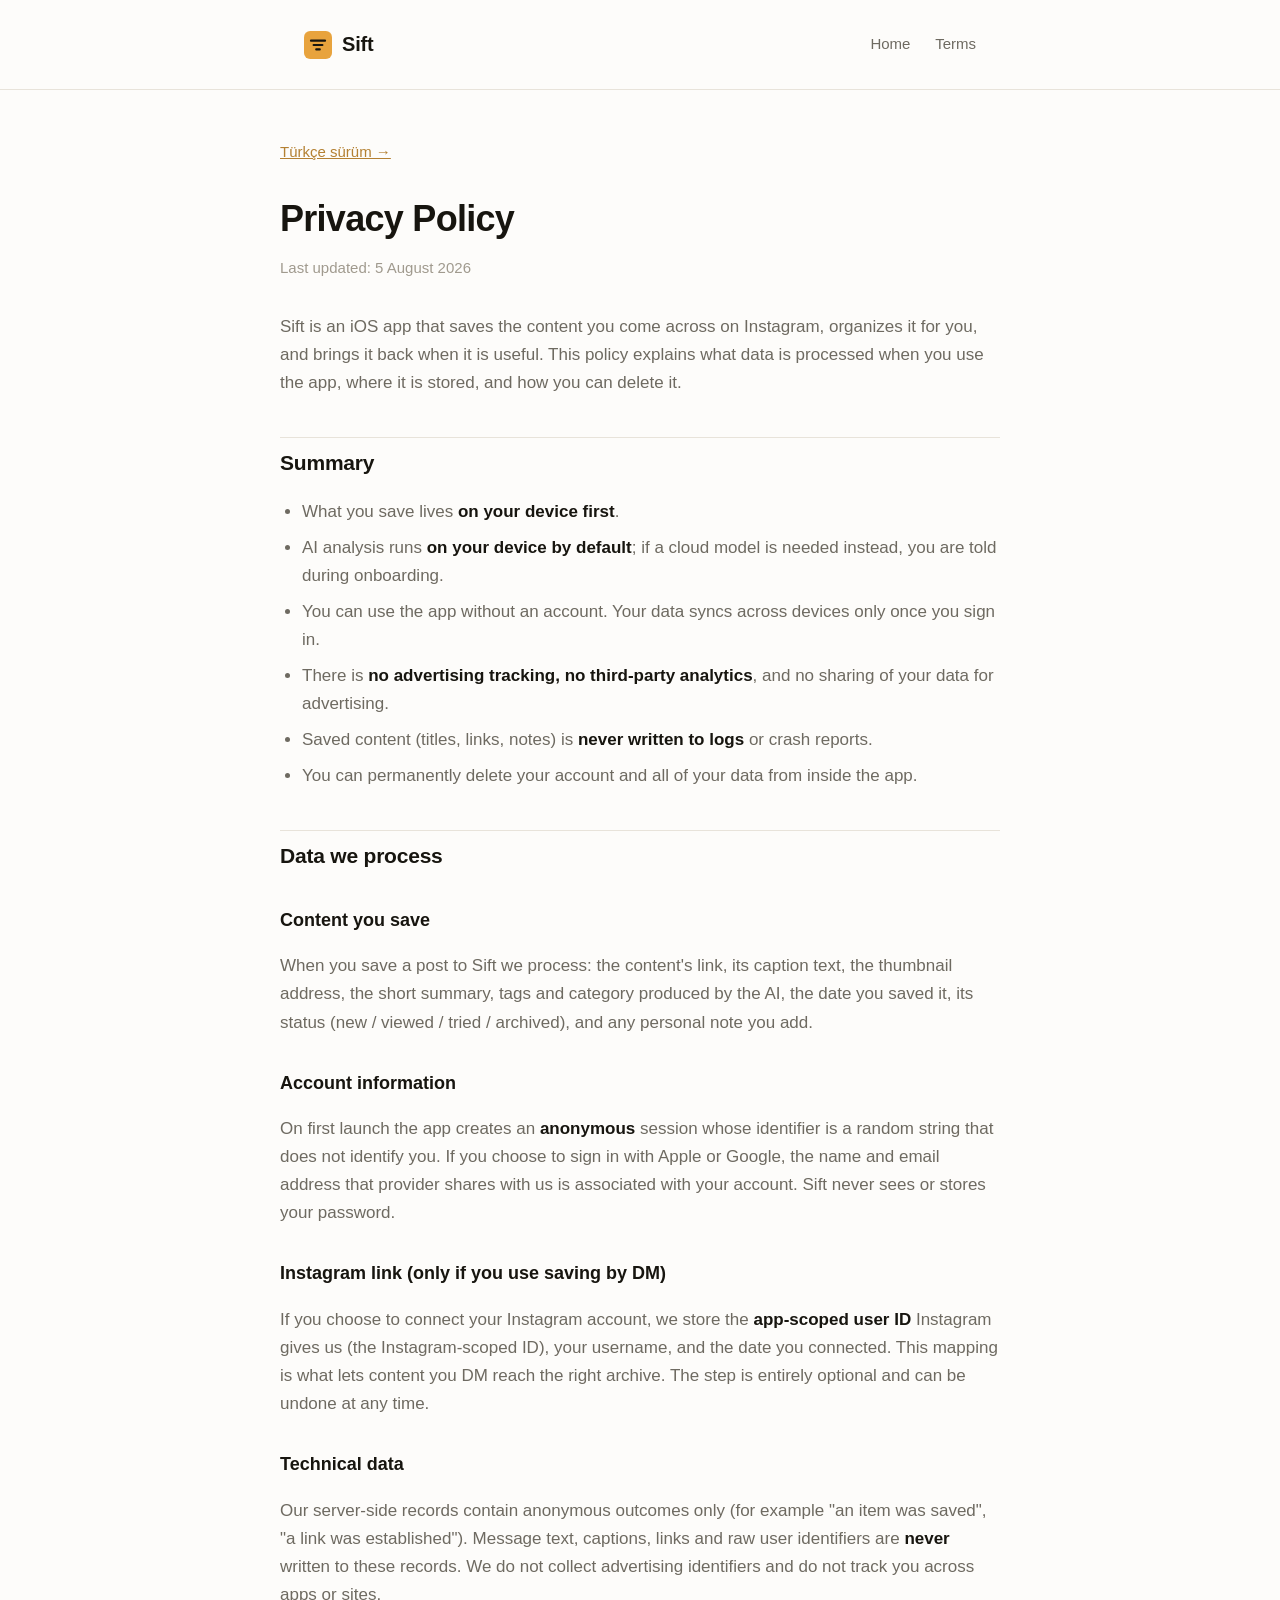
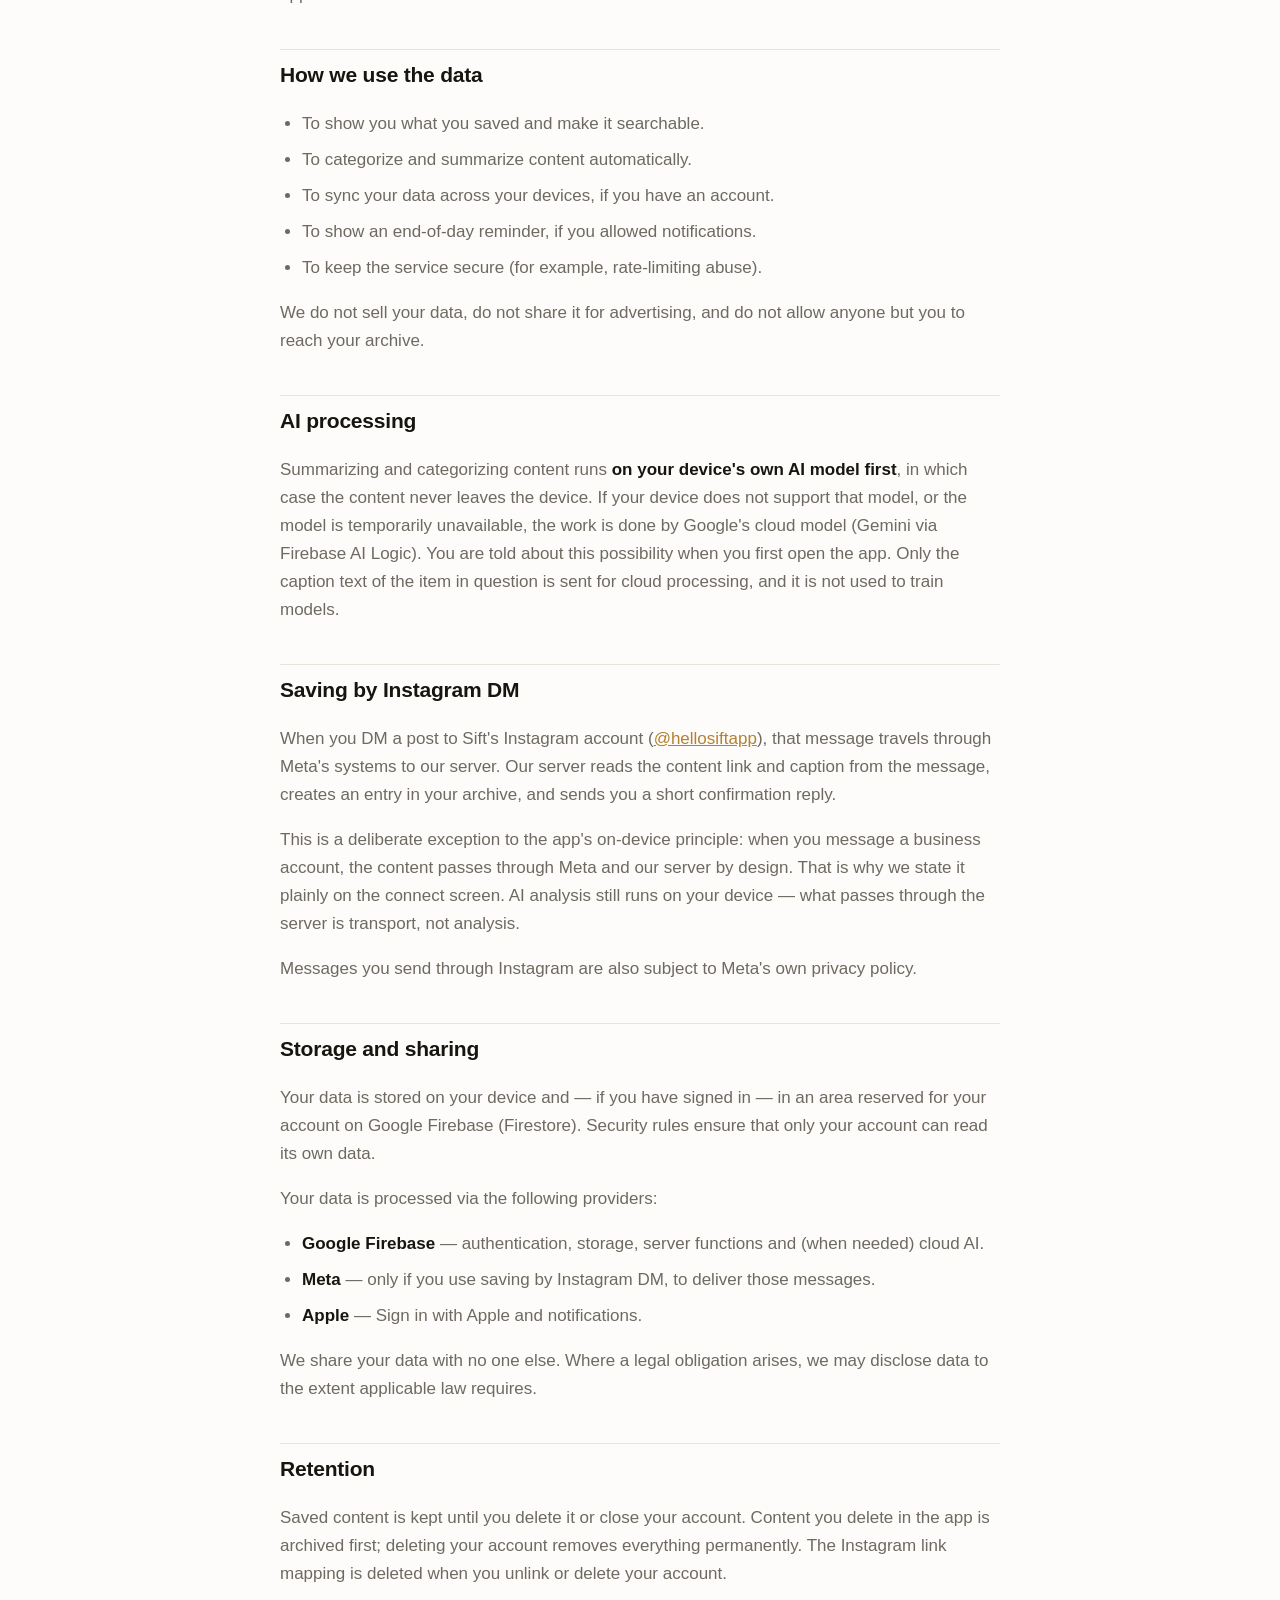
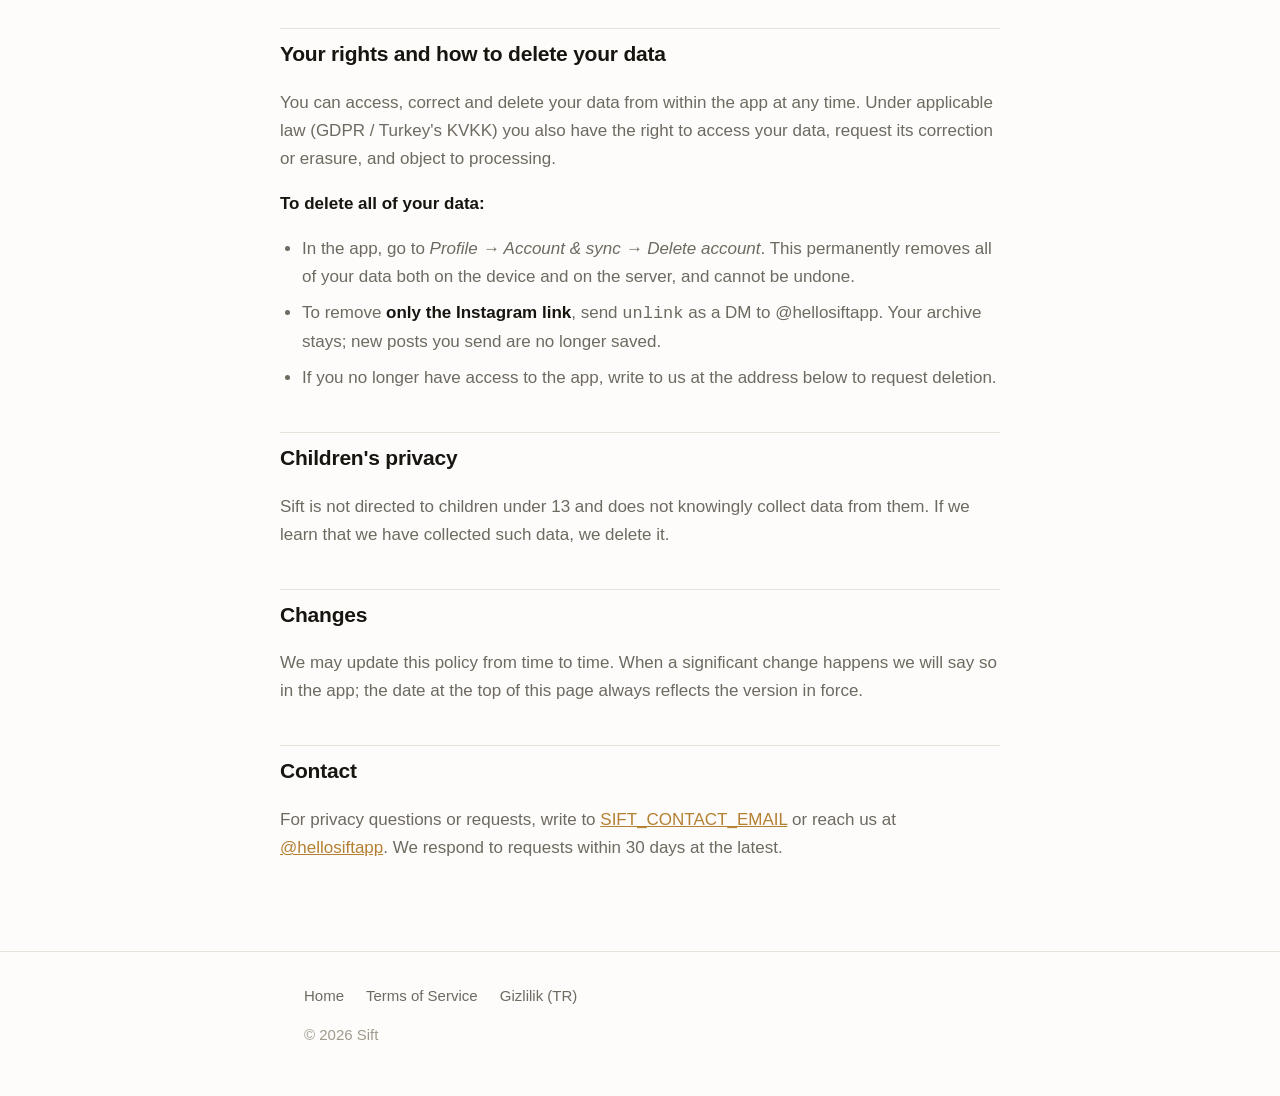
==== privacy.en.html @ 20af471c "feat: add Sift public site with privacy policy and terms Static landing page plus the legal document" ====
<!doctype html>
<html lang="en">
<head>
<meta charset="utf-8">
<meta name="viewport" content="width=device-width, initial-scale=1">
<title>Privacy Policy — Sift</title>
<meta name="description" content="How Sift handles your data: what is collected, where it is stored, and how to delete it.">
<link rel="icon" href="favicon.svg" type="image/svg+xml">
<link rel="stylesheet" href="style.css">
</head>
<body>

<header class="site">
  <div class="wrap">
    <a class="brand" href="./">
      <svg viewBox="0 0 64 64" aria-hidden="true">
        <rect width="64" height="64" rx="14" fill="#e8a33d"/>
        <path d="M16 22h32M22 32h20M28 42h8" stroke="#17150f" stroke-width="5"
              stroke-linecap="round" fill="none"/>
      </svg>
      Sift
    </a>
    <nav class="site">
      <a href="./">Home</a>
      <a href="terms.en.html">Terms</a>
    </nav>
  </div>
</header>

<main class="doc wrap">
  <span class="lang-switch"><a href="privacy.html">Türkçe sürüm →</a></span>

  <h1>Privacy Policy</h1>
  <p class="updated">Last updated: 5 August 2026</p>

  <p>
    Sift is an iOS app that saves the content you come across on Instagram,
    organizes it for you, and brings it back when it is useful. This policy
    explains what data is processed when you use the app, where it is stored,
    and how you can delete it.
  </p>

  <h2>Summary</h2>
  <ul>
    <li>What you save lives <strong>on your device first</strong>.</li>
    <li>AI analysis runs <strong>on your device by default</strong>; if a cloud
      model is needed instead, you are told during onboarding.</li>
    <li>You can use the app without an account. Your data syncs across devices
      only once you sign in.</li>
    <li>There is <strong>no advertising tracking, no third-party analytics</strong>,
      and no sharing of your data for advertising.</li>
    <li>Saved content (titles, links, notes) is <strong>never written to logs</strong>
      or crash reports.</li>
    <li>You can permanently delete your account and all of your data from
      inside the app.</li>
  </ul>

  <h2>Data we process</h2>

  <h3>Content you save</h3>
  <p>
    When you save a post to Sift we process: the content's link, its caption
    text, the thumbnail address, the short summary, tags and category produced
    by the AI, the date you saved it, its status (new / viewed / tried /
    archived), and any personal note you add.
  </p>

  <h3>Account information</h3>
  <p>
    On first launch the app creates an <strong>anonymous</strong> session whose
    identifier is a random string that does not identify you. If you choose to
    sign in with Apple or Google, the name and email address that provider
    shares with us is associated with your account. Sift never sees or stores
    your password.
  </p>

  <h3>Instagram link (only if you use saving by DM)</h3>
  <p>
    If you choose to connect your Instagram account, we store the
    <strong>app-scoped user ID</strong> Instagram gives us (the
    Instagram-scoped ID), your username, and the date you connected. This
    mapping is what lets content you DM reach the right archive. The step is
    entirely optional and can be undone at any time.
  </p>

  <h3>Technical data</h3>
  <p>
    Our server-side records contain anonymous outcomes only (for example
    "an item was saved", "a link was established"). Message text, captions,
    links and raw user identifiers are <strong>never</strong> written to these
    records. We do not collect advertising identifiers and do not track you
    across apps or sites.
  </p>

  <h2>How we use the data</h2>
  <ul>
    <li>To show you what you saved and make it searchable.</li>
    <li>To categorize and summarize content automatically.</li>
    <li>To sync your data across your devices, if you have an account.</li>
    <li>To show an end-of-day reminder, if you allowed notifications.</li>
    <li>To keep the service secure (for example, rate-limiting abuse).</li>
  </ul>
  <p>
    We do not sell your data, do not share it for advertising, and do not allow
    anyone but you to reach your archive.
  </p>

  <h2>AI processing</h2>
  <p>
    Summarizing and categorizing content runs <strong>on your device's own AI
    model first</strong>, in which case the content never leaves the device. If
    your device does not support that model, or the model is temporarily
    unavailable, the work is done by Google's cloud model (Gemini via Firebase
    AI Logic). You are told about this possibility when you first open the app.
    Only the caption text of the item in question is sent for cloud processing,
    and it is not used to train models.
  </p>

  <h2>Saving by Instagram DM</h2>
  <p>
    When you DM a post to Sift's Instagram account
    (<a href="https://www.instagram.com/hellosiftapp/">@hellosiftapp</a>), that
    message travels through Meta's systems to our server. Our server reads the
    content link and caption from the message, creates an entry in your
    archive, and sends you a short confirmation reply.
  </p>
  <p>
    This is a deliberate exception to the app's on-device principle: when you
    message a business account, the content passes through Meta and our server
    by design. That is why we state it plainly on the connect screen. AI
    analysis still runs on your device — what passes through the server is
    transport, not analysis.
  </p>
  <p>
    Messages you send through Instagram are also subject to Meta's own privacy
    policy.
  </p>

  <h2>Storage and sharing</h2>
  <p>
    Your data is stored on your device and — if you have signed in — in an area
    reserved for your account on Google Firebase (Firestore). Security rules
    ensure that only your account can read its own data.
  </p>
  <p>Your data is processed via the following providers:</p>
  <ul>
    <li><strong>Google Firebase</strong> — authentication, storage, server
      functions and (when needed) cloud AI.</li>
    <li><strong>Meta</strong> — only if you use saving by Instagram DM, to
      deliver those messages.</li>
    <li><strong>Apple</strong> — Sign in with Apple and notifications.</li>
  </ul>
  <p>
    We share your data with no one else. Where a legal obligation arises, we
    may disclose data to the extent applicable law requires.
  </p>

  <h2>Retention</h2>
  <p>
    Saved content is kept until you delete it or close your account. Content
    you delete in the app is archived first; deleting your account removes
    everything permanently. The Instagram link mapping is deleted when you
    unlink or delete your account.
  </p>

  <h2>Your rights and how to delete your data</h2>
  <p>
    You can access, correct and delete your data from within the app at any
    time. Under applicable law (GDPR / Turkey's KVKK) you also have the right
    to access your data, request its correction or erasure, and object to
    processing.
  </p>
  <p><strong>To delete all of your data:</strong></p>
  <ul>
    <li>In the app, go to <em>Profile → Account &amp; sync → Delete account</em>.
      This permanently removes all of your data both on the device and on the
      server, and cannot be undone.</li>
    <li>To remove <strong>only the Instagram link</strong>, send
      <code>unlink</code> as a DM to @hellosiftapp. Your archive stays; new
      posts you send are no longer saved.</li>
    <li>If you no longer have access to the app, write to us at the address
      below to request deletion.</li>
  </ul>

  <h2>Children's privacy</h2>
  <p>
    Sift is not directed to children under 13 and does not knowingly collect
    data from them. If we learn that we have collected such data, we delete it.
  </p>

  <h2>Changes</h2>
  <p>
    We may update this policy from time to time. When a significant change
    happens we will say so in the app; the date at the top of this page always
    reflects the version in force.
  </p>

  <h2>Contact</h2>
  <p>
    For privacy questions or requests, write to
    <a href="mailto:SIFT_CONTACT_EMAIL">SIFT_CONTACT_EMAIL</a> or reach us at
    <a href="https://www.instagram.com/hellosiftapp/">@hellosiftapp</a>. We
    respond to requests within 30 days at the latest.
  </p>
</main>

<footer class="site">
  <div class="wrap">
    <a href="./">Home</a>
    <a href="terms.en.html">Terms of Service</a>
    <a href="privacy.html">Gizlilik (TR)</a>
    <div class="copyright">© 2026 Sift</div>
  </div>
</footer>

</body>
</html>
---- style.css ----
/* Sift — shared styles. Palette mirrors the app's design tokens
   (SiftKit/Sources/SiftDesignSystem/Resources/Colors.xcassets). */

:root {
  --accent: #e8a33d;
  --canvas: #fdfcfa;
  --surface: #ffffff;
  --text-primary: #17150f;
  --text-secondary: #6e6a61;
  --text-tertiary: #a09a8e;
  --separator: #e8e3da;
  --radius: 16px;
  --max-width: 720px;
}

@media (prefers-color-scheme: dark) {
  :root {
    --accent: #ffc15e;
    --canvas: #0e0d0b;
    --surface: #1a1815;
    --text-primary: #f7f5f1;
    --text-secondary: #a8a29a;
    --text-tertiary: #736e66;
    --separator: #2c2924;
  }
}

*,
*::before,
*::after {
  box-sizing: border-box;
}

html {
  -webkit-text-size-adjust: 100%;
}

body {
  margin: 0;
  padding: 0;
  background: var(--canvas);
  color: var(--text-primary);
  font-family: -apple-system, BlinkMacSystemFont, "Segoe UI", Roboto,
    "Helvetica Neue", Arial, sans-serif;
  font-size: 17px;
  line-height: 1.65;
  -webkit-font-smoothing: antialiased;
}

.wrap {
  max-width: var(--max-width);
  margin: 0 auto;
  padding: 0 24px;
}

/* Header */

header.site {
  padding: 28px 0;
  border-bottom: 1px solid var(--separator);
}

header.site .wrap {
  display: flex;
  align-items: center;
  justify-content: space-between;
  gap: 16px;
  flex-wrap: wrap;
}

.brand {
  display: inline-flex;
  align-items: center;
  gap: 10px;
  font-weight: 700;
  font-size: 20px;
  color: var(--text-primary);
  text-decoration: none;
  letter-spacing: -0.01em;
}

.brand svg {
  width: 28px;
  height: 28px;
  flex: 0 0 auto;
}

nav.site a {
  color: var(--text-secondary);
  text-decoration: none;
  font-size: 15px;
  margin-left: 20px;
}

nav.site a:hover {
  color: var(--text-primary);
}

/* Hero */

.hero {
  padding: 72px 0 56px;
  text-align: center;
}

.hero h1 {
  font-size: clamp(32px, 6vw, 46px);
  line-height: 1.15;
  letter-spacing: -0.02em;
  margin: 0 0 18px;
}

.hero p.lede {
  font-size: clamp(18px, 2.6vw, 21px);
  color: var(--text-secondary);
  margin: 0 auto 28px;
  max-width: 34em;
}

.badge {
  display: inline-block;
  padding: 6px 14px;
  border-radius: 999px;
  background: color-mix(in srgb, var(--accent) 18%, transparent);
  color: var(--text-primary);
  font-size: 14px;
  font-weight: 600;
  margin-bottom: 24px;
}

/* Cards / features */

section {
  padding: 40px 0;
}

h2 {
  font-size: 24px;
  letter-spacing: -0.01em;
  margin: 0 0 20px;
}

h3 {
  font-size: 18px;
  margin: 32px 0 8px;
}

.features {
  display: grid;
  gap: 16px;
  grid-template-columns: repeat(auto-fit, minmax(260px, 1fr));
  list-style: none;
  padding: 0;
  margin: 0;
}

.features li {
  background: var(--surface);
  border: 1px solid var(--separator);
  border-radius: var(--radius);
  padding: 20px 22px;
}

.features strong {
  display: block;
  margin-bottom: 6px;
  font-size: 17px;
}

.features span {
  color: var(--text-secondary);
  font-size: 15px;
}

.note {
  background: var(--surface);
  border: 1px solid var(--separator);
  border-radius: var(--radius);
  padding: 20px 22px;
  color: var(--text-secondary);
  font-size: 15px;
}

/* Legal documents */

.doc {
  padding: 48px 0 16px;
}

.doc h1 {
  font-size: clamp(28px, 5vw, 36px);
  letter-spacing: -0.02em;
  margin: 0 0 8px;
}

.doc .updated {
  color: var(--text-tertiary);
  font-size: 15px;
  margin: 0 0 32px;
}

.doc h2 {
  font-size: 21px;
  margin: 40px 0 12px;
  padding-top: 8px;
  border-top: 1px solid var(--separator);
}

.doc p,
.doc li {
  color: var(--text-secondary);
}

.doc strong {
  color: var(--text-primary);
}

.doc ul {
  padding-left: 22px;
}

.doc li {
  margin-bottom: 8px;
}

.lang-switch {
  display: inline-block;
  margin-bottom: 24px;
  font-size: 15px;
  color: var(--text-secondary);
}

a {
  color: color-mix(in srgb, var(--accent) 75%, var(--text-primary));
}

/* Footer */

footer.site {
  border-top: 1px solid var(--separator);
  margin-top: 56px;
  padding: 32px 0 48px;
  color: var(--text-tertiary);
  font-size: 15px;
}

footer.site a {
  color: var(--text-secondary);
  text-decoration: none;
  margin-right: 18px;
}

footer.site a:hover {
  color: var(--text-primary);
}

footer.site .copyright {
  margin-top: 14px;
}
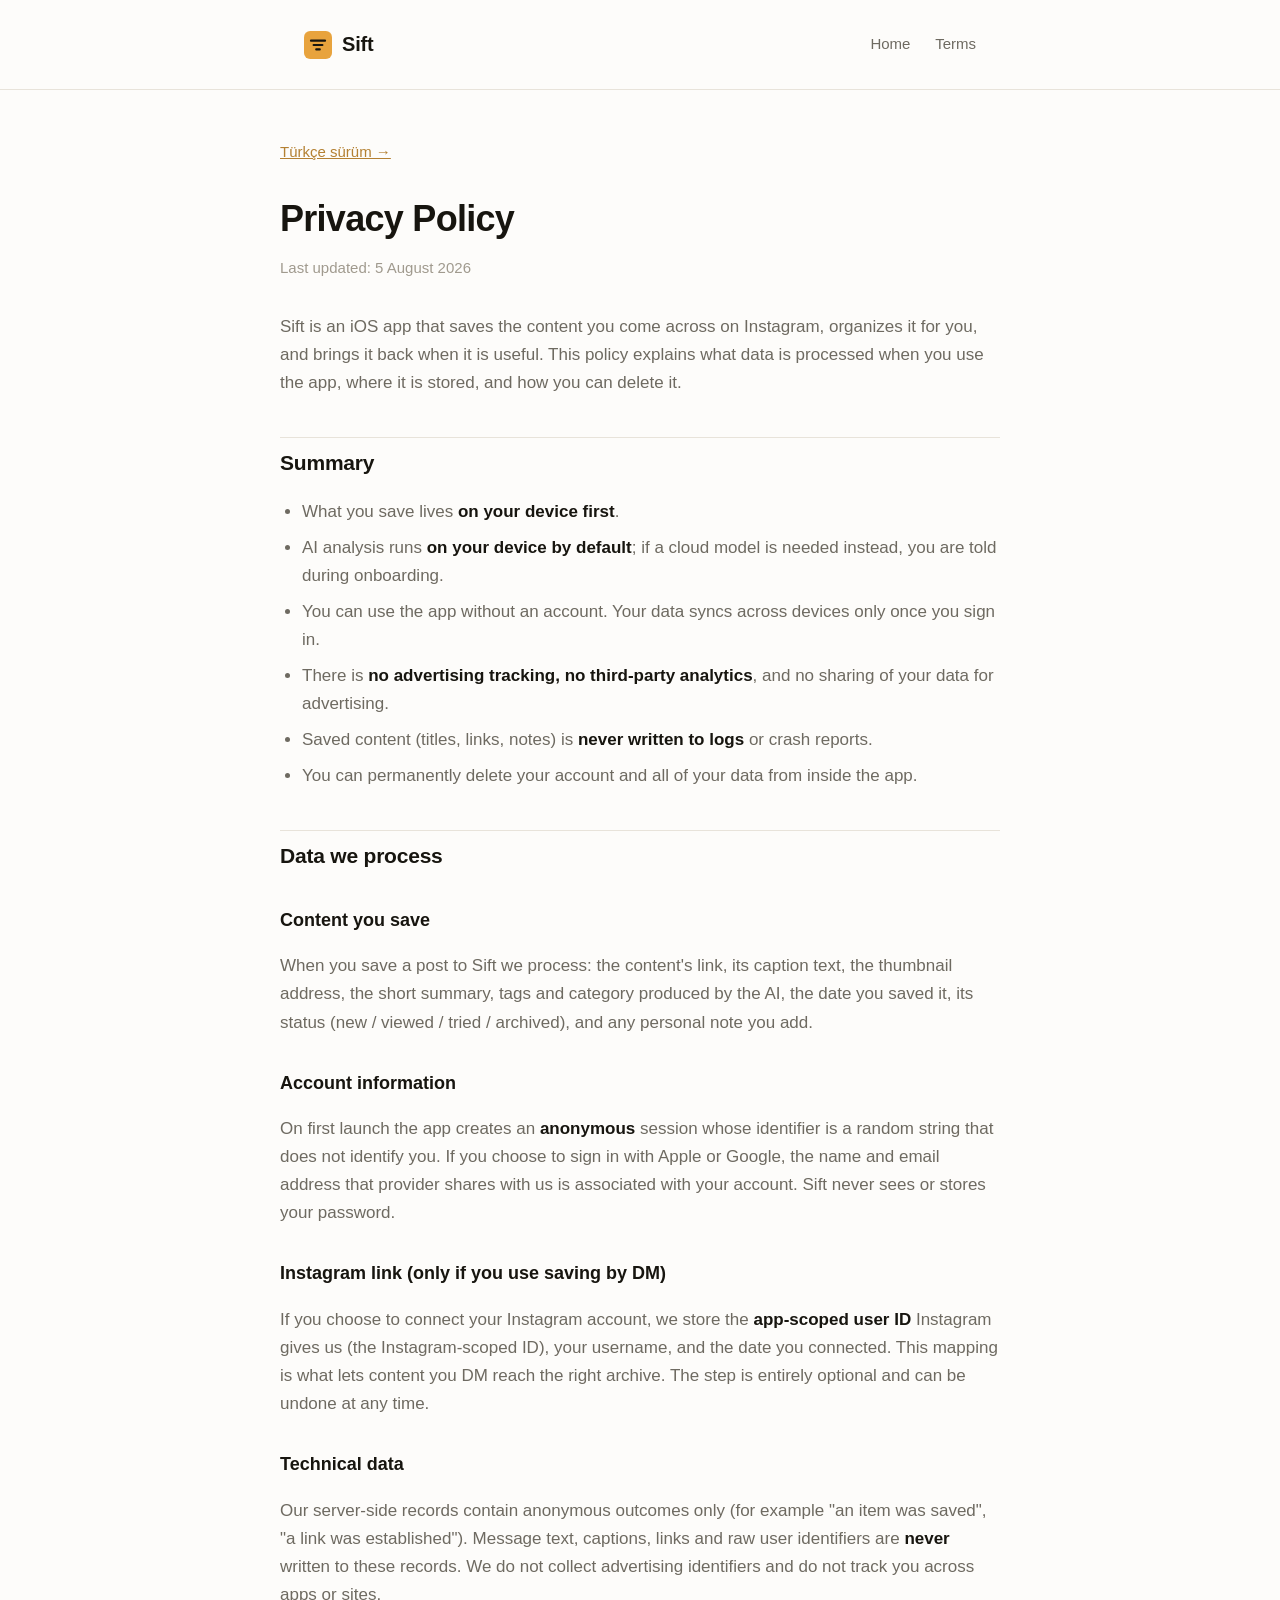
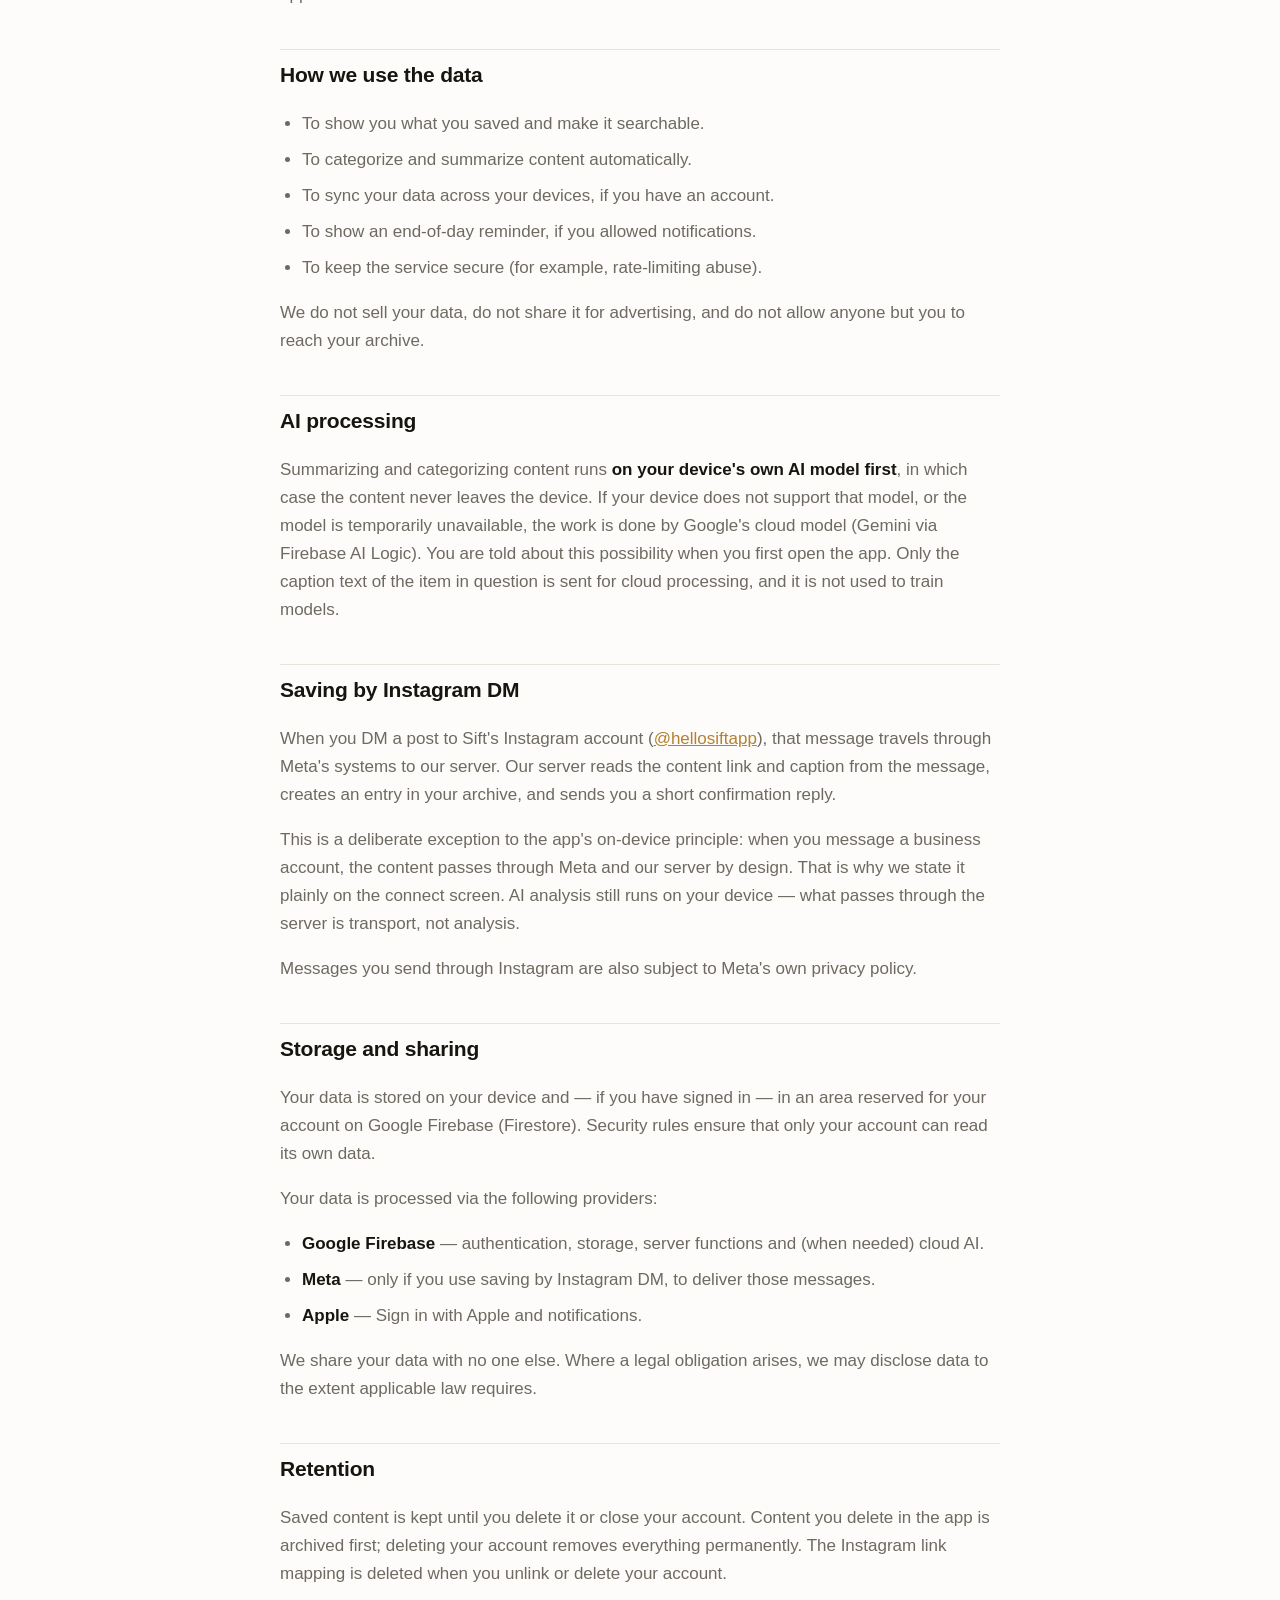
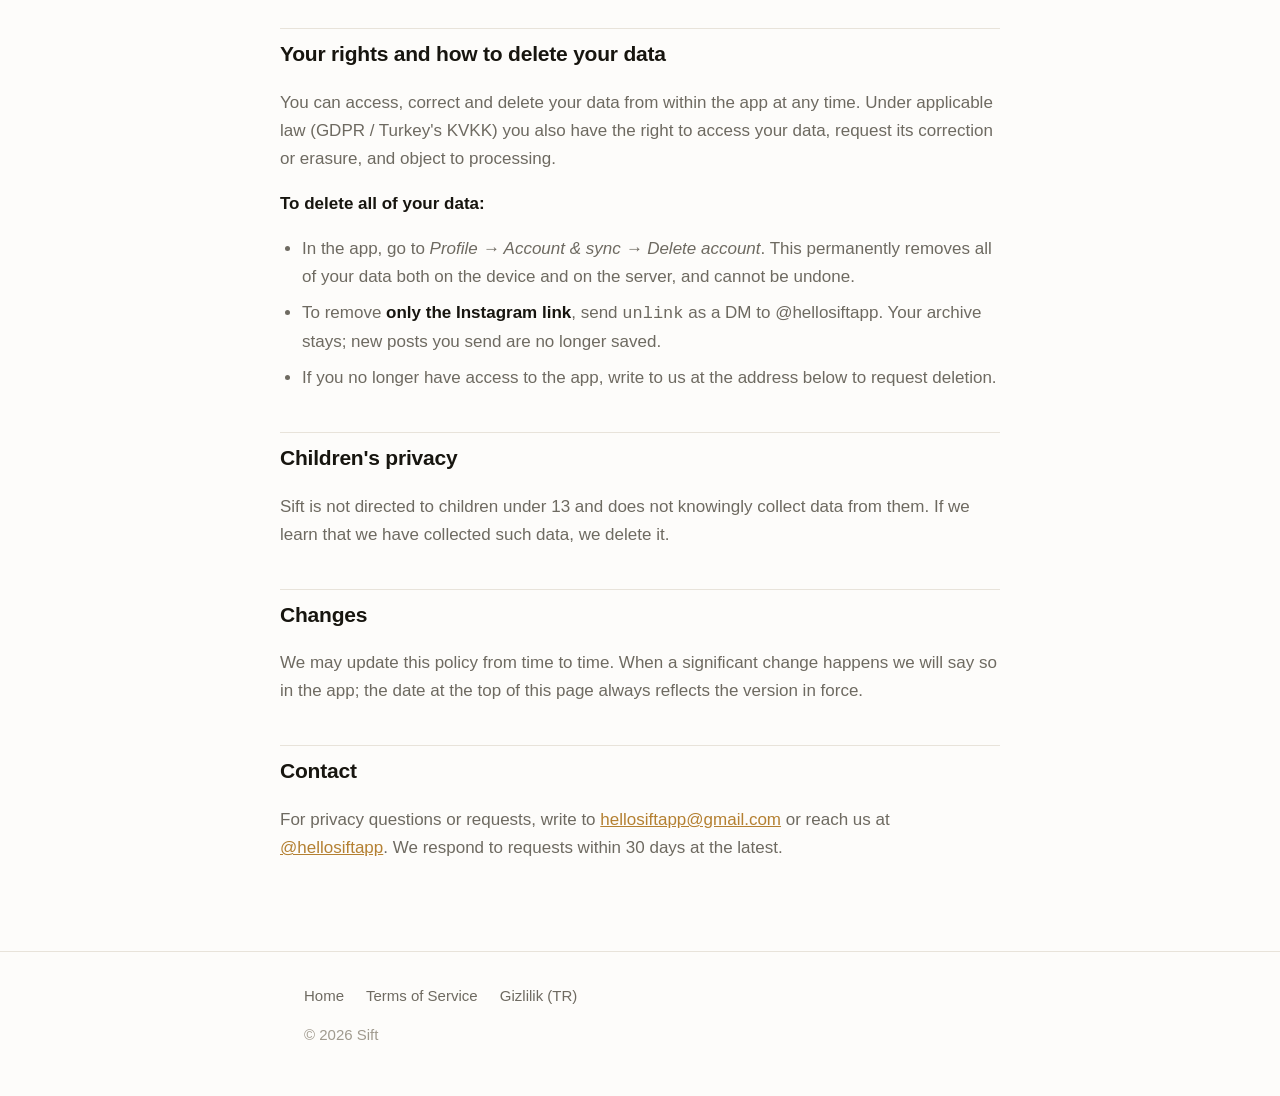
==== commit 5bf7d792: "chore: set the published contact address hellosiftapp@gmail.com replaces the placeholder across both" ====
--- a/privacy.en.html
+++ b/privacy.en.html
@@ -198,7 +198,7 @@
   <h2>Contact</h2>
   <p>
     For privacy questions or requests, write to
-    <a href="mailto:SIFT_CONTACT_EMAIL">SIFT_CONTACT_EMAIL</a> or reach us at
+    <a href="mailto:hellosiftapp@gmail.com">hellosiftapp@gmail.com</a> or reach us at
     <a href="https://www.instagram.com/hellosiftapp/">@hellosiftapp</a>. We
     respond to requests within 30 days at the latest.
   </p>
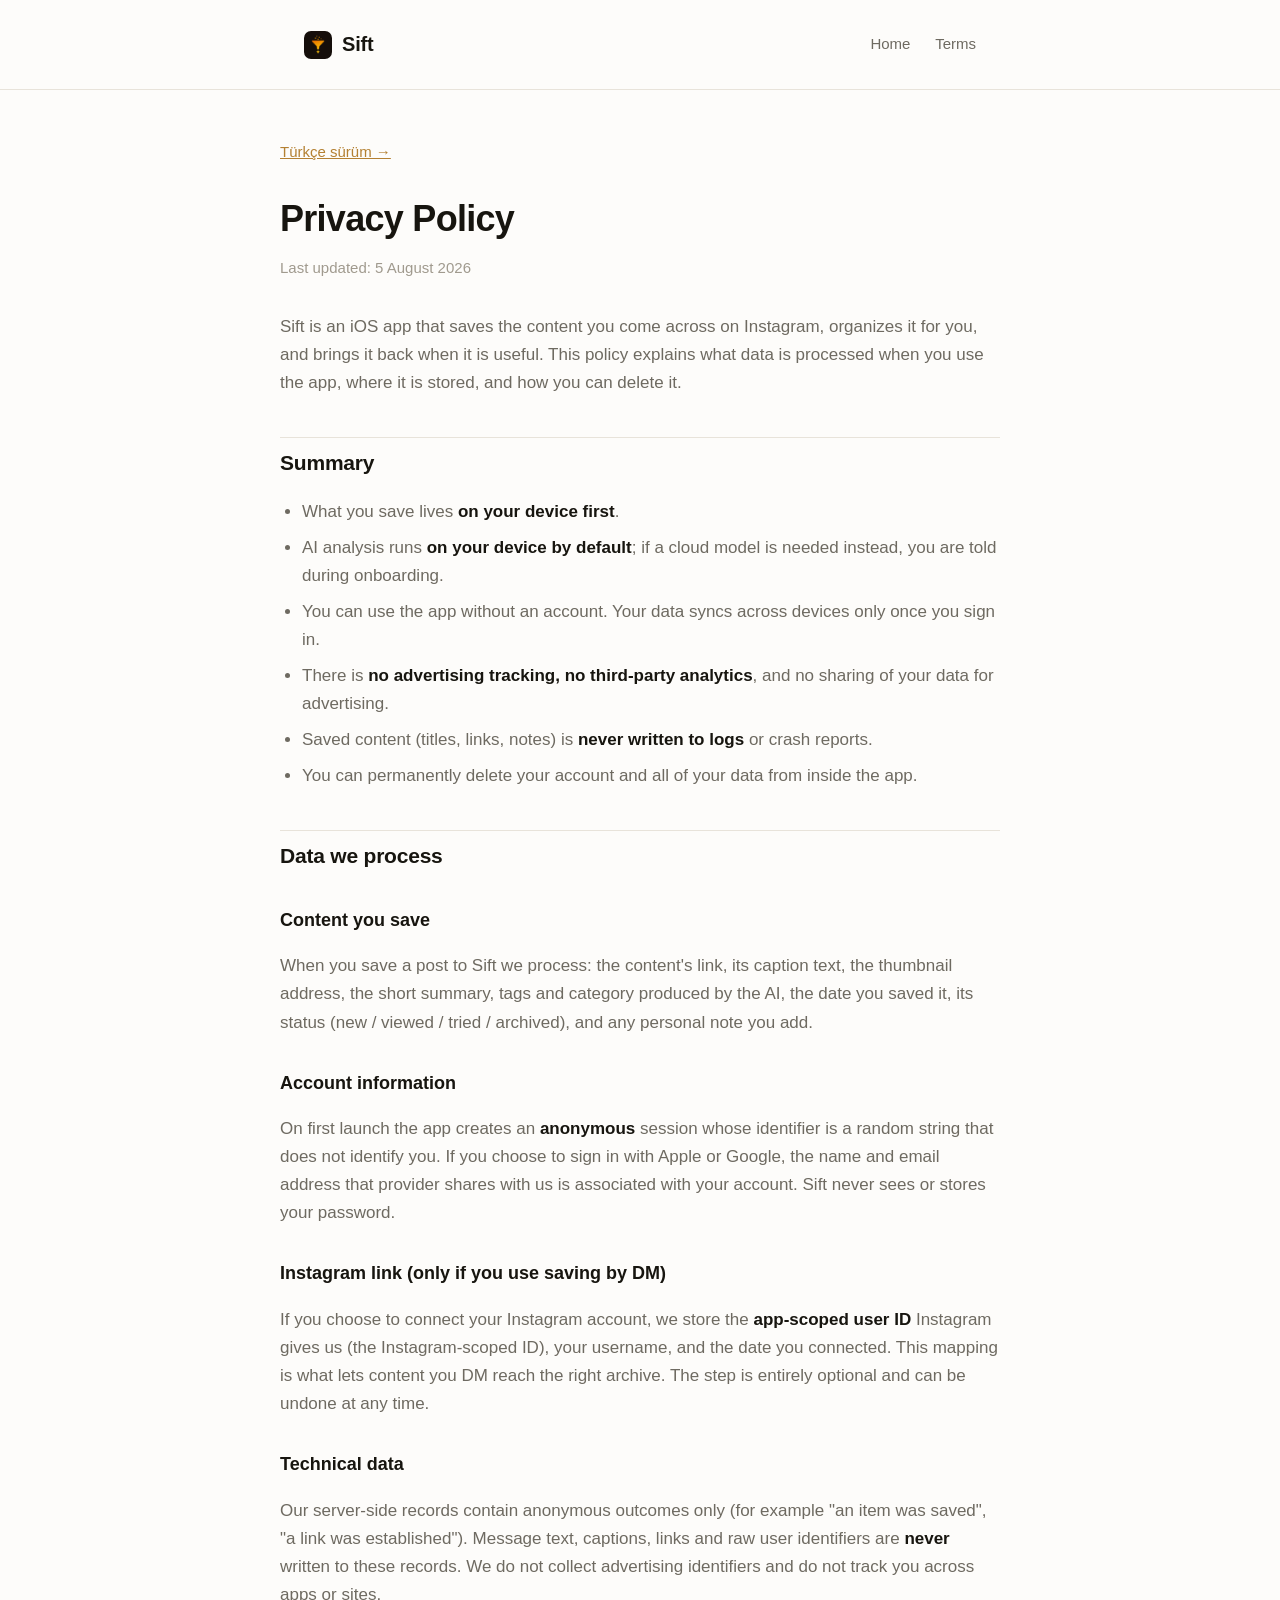
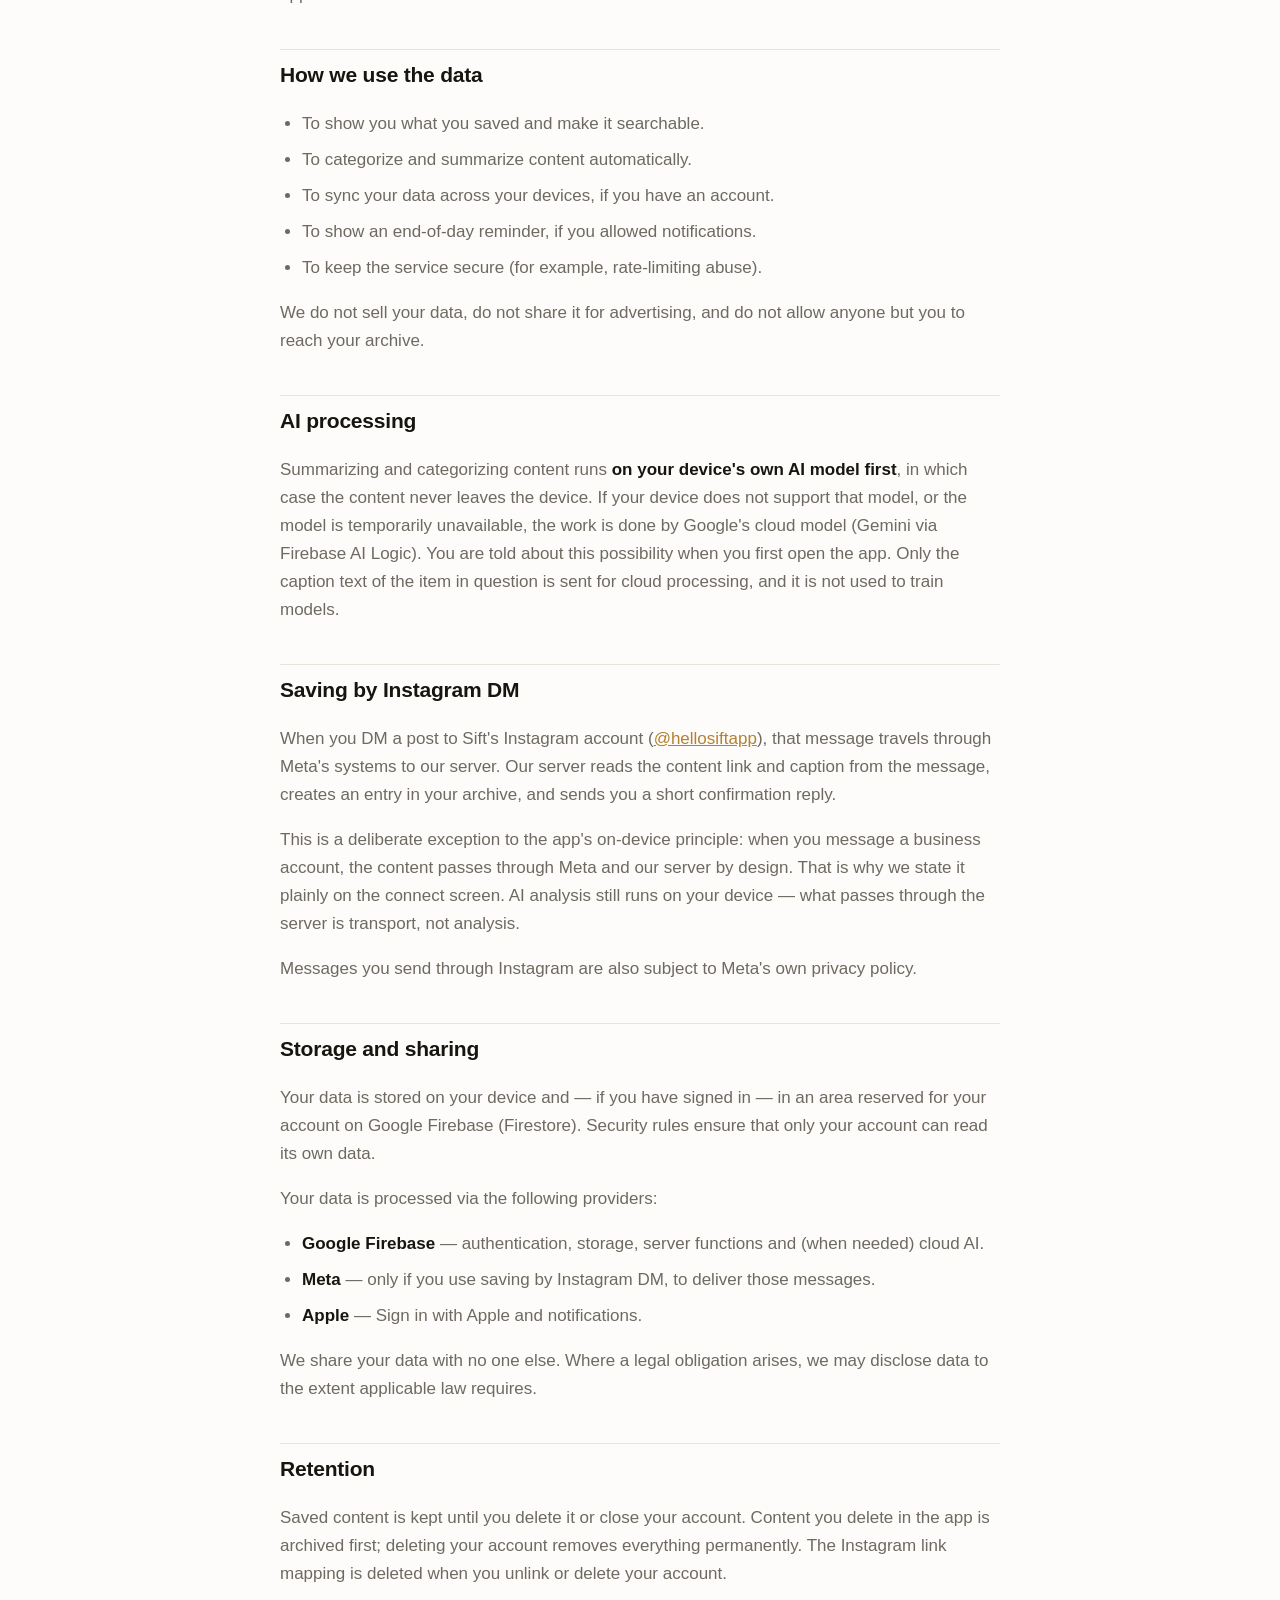
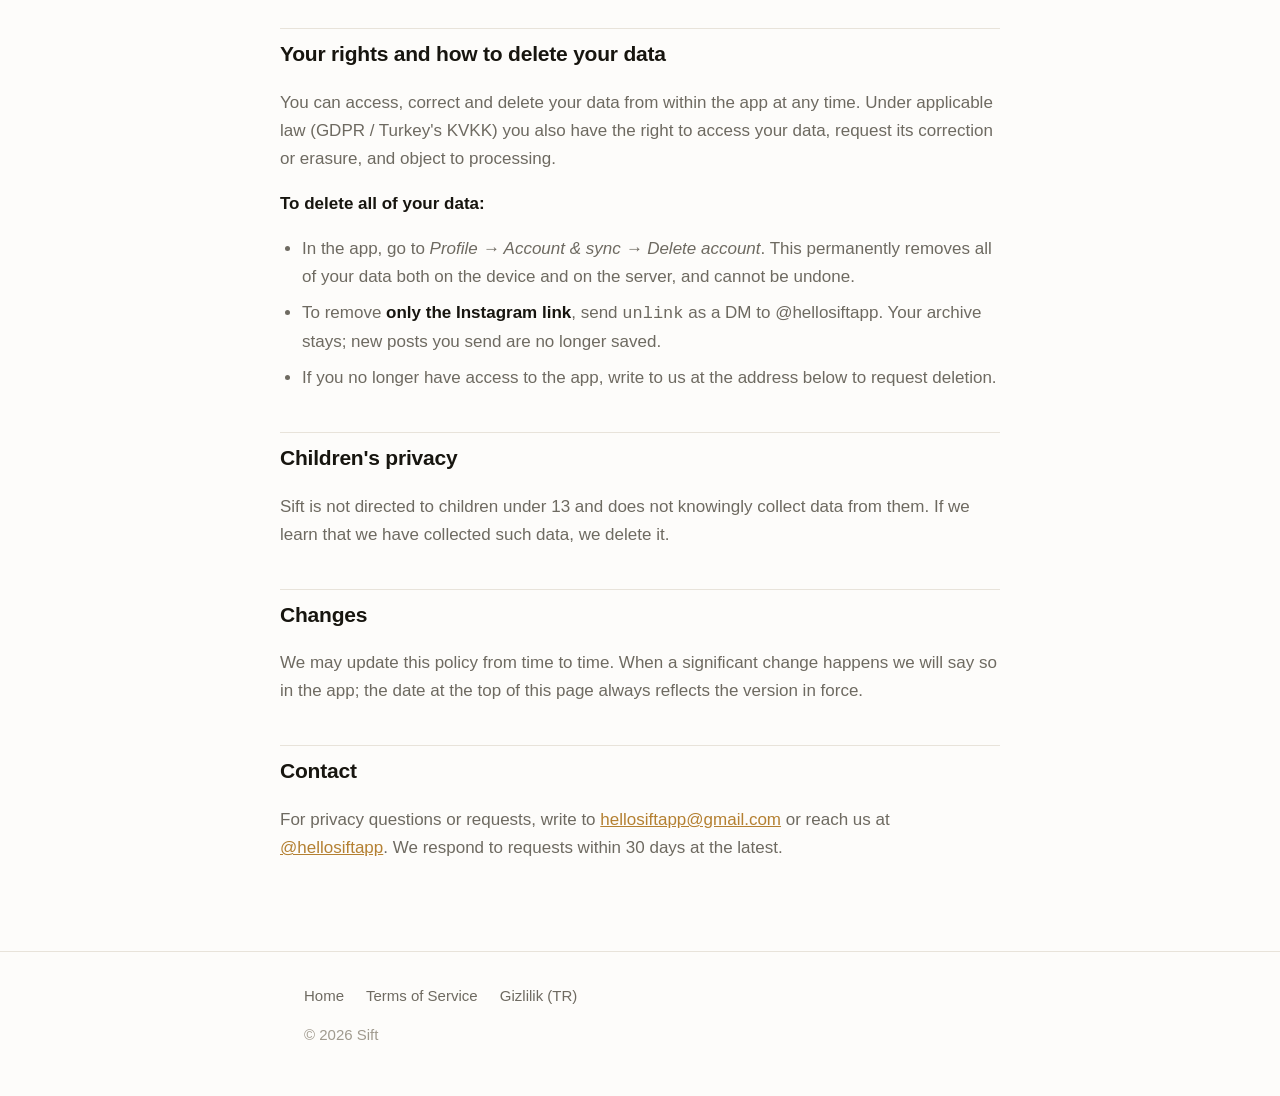
==== commit a03a3857: "feat: use the real app icon across the site Replaces the placeholder mark with the funnel icon: web-" ====
--- a/privacy.en.html
+++ b/privacy.en.html
@@ -5,7 +5,8 @@
 <meta name="viewport" content="width=device-width, initial-scale=1">
 <title>Privacy Policy — Sift</title>
 <meta name="description" content="How Sift handles your data: what is collected, where it is stored, and how to delete it.">
-<link rel="icon" href="favicon.svg" type="image/svg+xml">
+<link rel="icon" href="icon-64.png" type="image/png">
+<link rel="apple-touch-icon" href="icon-180.png">
 <link rel="stylesheet" href="style.css">
 </head>
 <body>
@@ -13,11 +14,7 @@
 <header class="site">
   <div class="wrap">
     <a class="brand" href="./">
-      <svg viewBox="0 0 64 64" aria-hidden="true">
-        <rect width="64" height="64" rx="14" fill="#e8a33d"/>
-        <path d="M16 22h32M22 32h20M28 42h8" stroke="#17150f" stroke-width="5"
-              stroke-linecap="round" fill="none"/>
-      </svg>
+      <img src="icon-64.png" alt="" width="28" height="28">
       Sift
     </a>
     <nav class="site">
--- a/style.css
+++ b/style.css
@@ -79,10 +79,11 @@
   letter-spacing: -0.01em;
 }
 
-.brand svg {
+.brand img {
   width: 28px;
   height: 28px;
   flex: 0 0 auto;
+  border-radius: 7px;
 }
 
 nav.site a {
@@ -101,6 +102,22 @@
 .hero {
   padding: 72px 0 56px;
   text-align: center;
+}
+
+.hero-icon {
+  width: 112px;
+  height: 112px;
+  border-radius: 25px;
+  margin-bottom: 26px;
+  /* The icon carries its own dark background, so it needs separation from a
+     light canvas but not from a dark one. */
+  box-shadow: 0 8px 28px rgb(0 0 0 / 14%);
+}
+
+@media (prefers-color-scheme: dark) {
+  .hero-icon {
+    box-shadow: none;
+  }
 }
 
 .hero h1 {
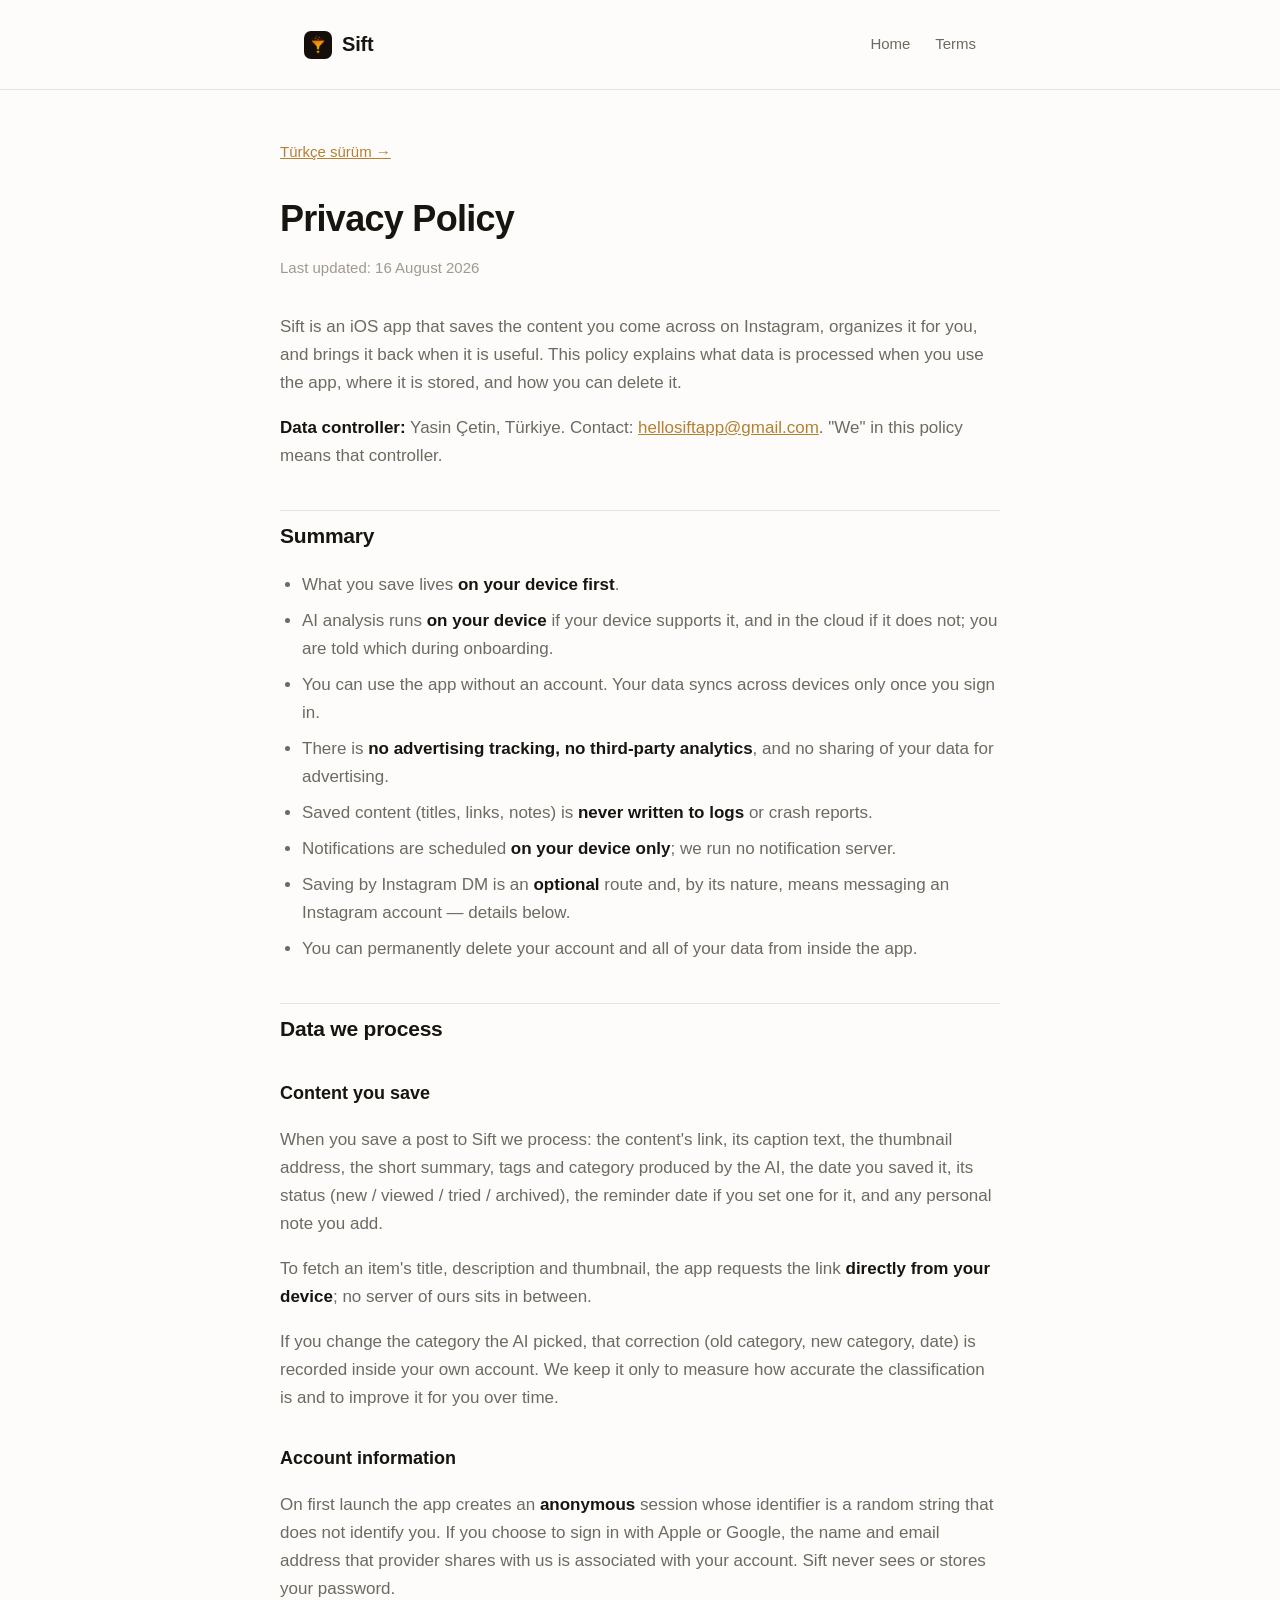
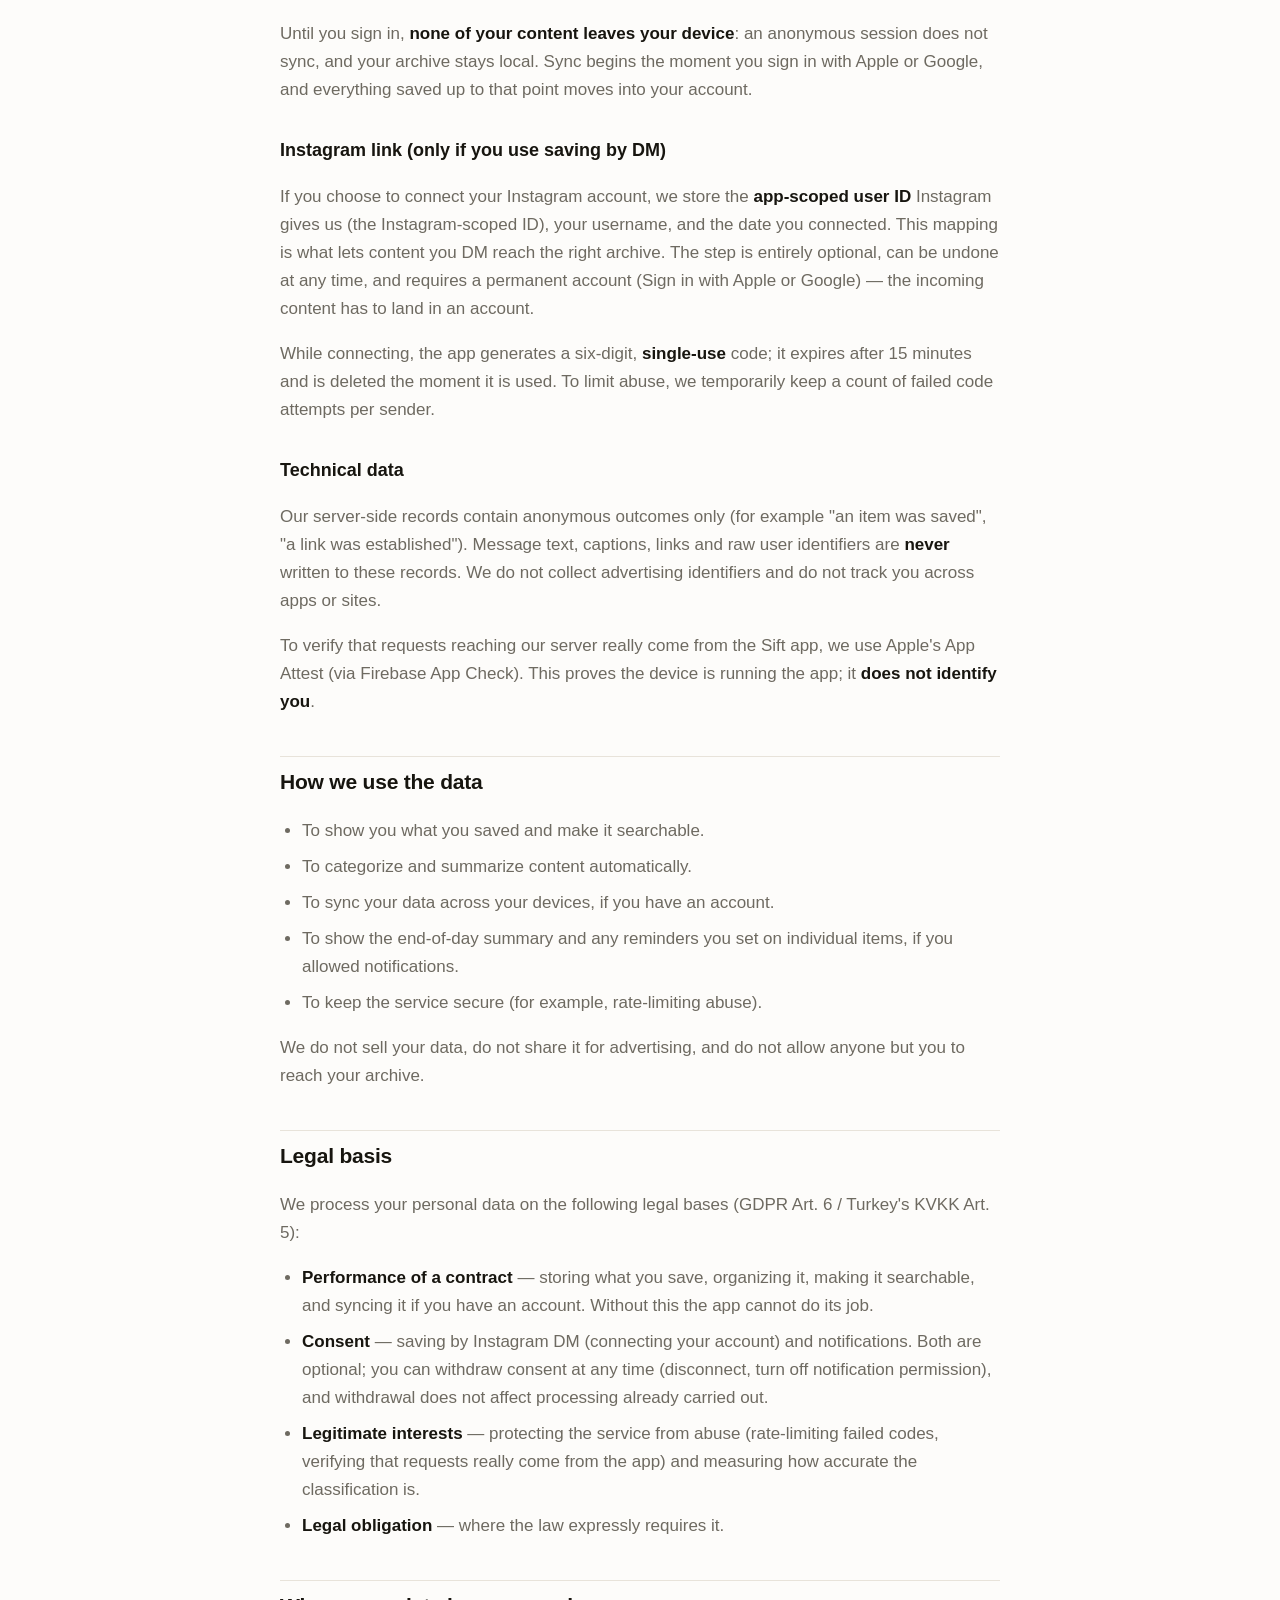
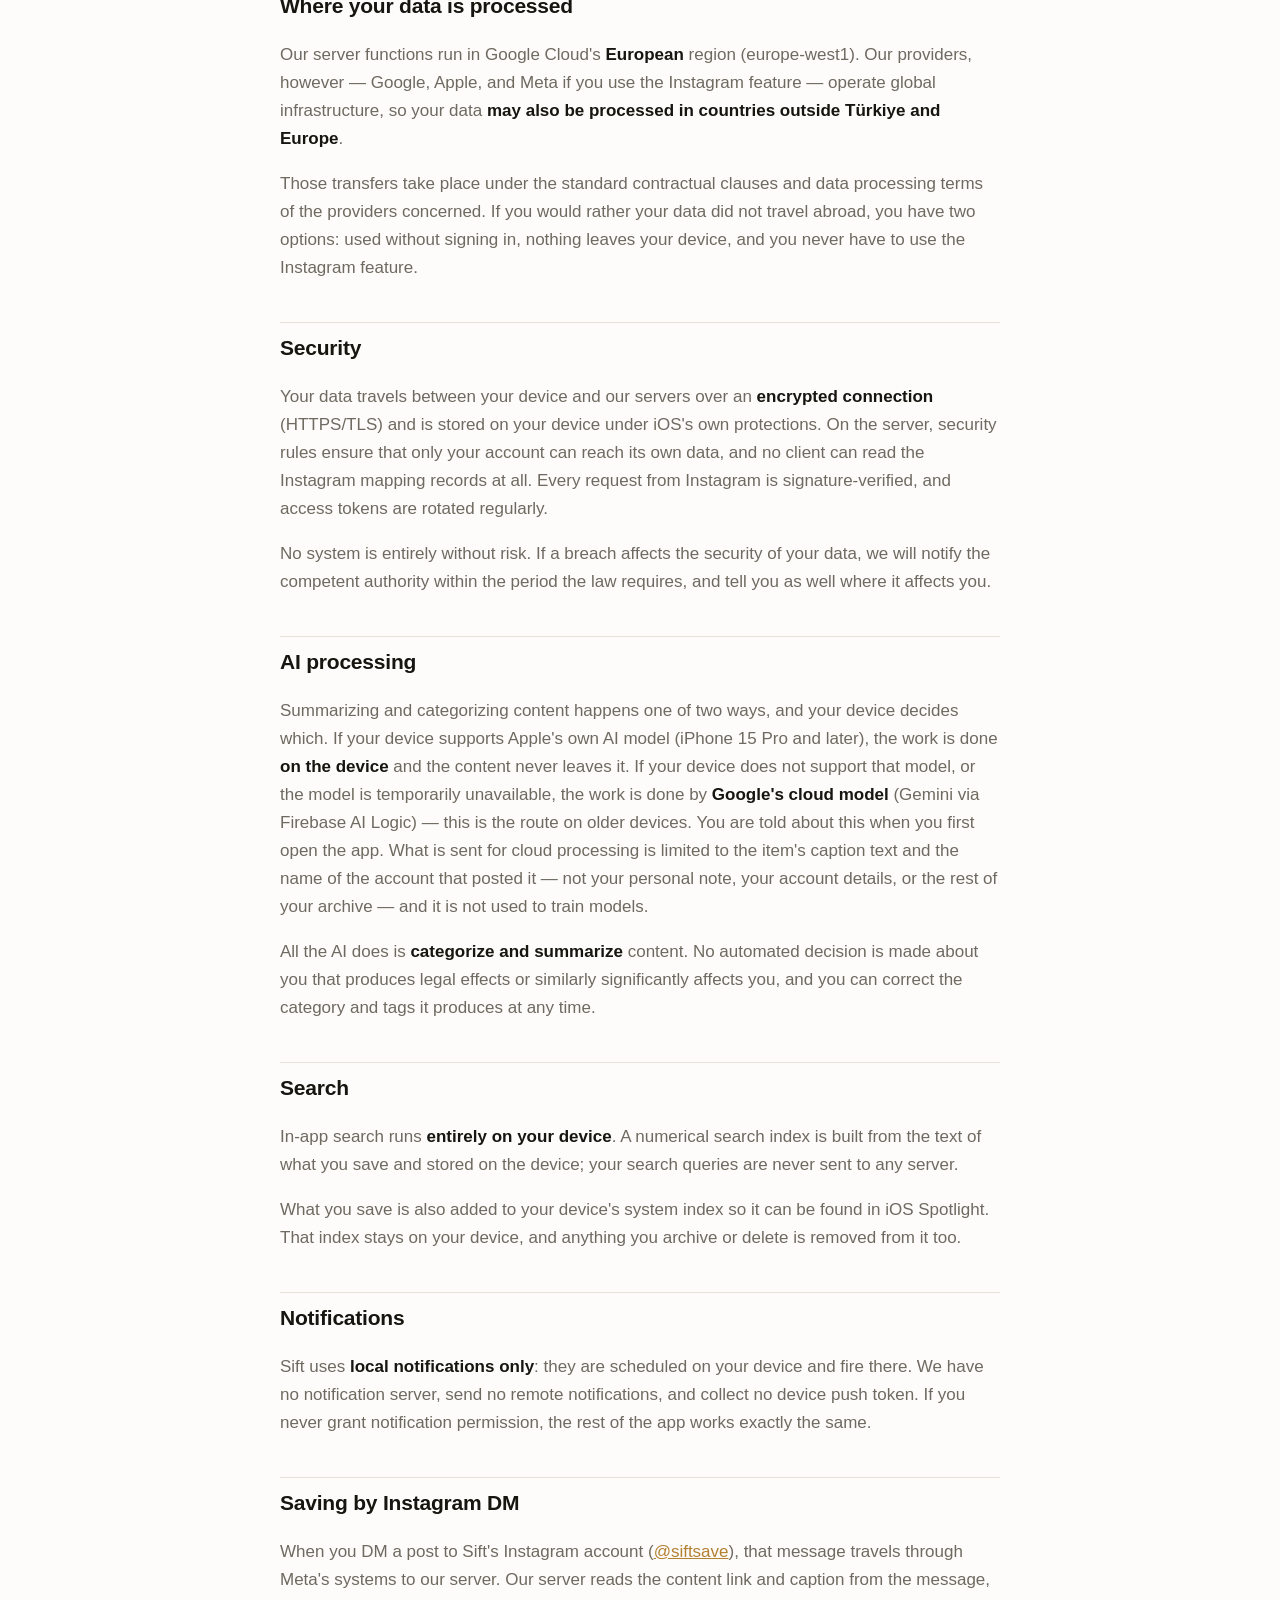
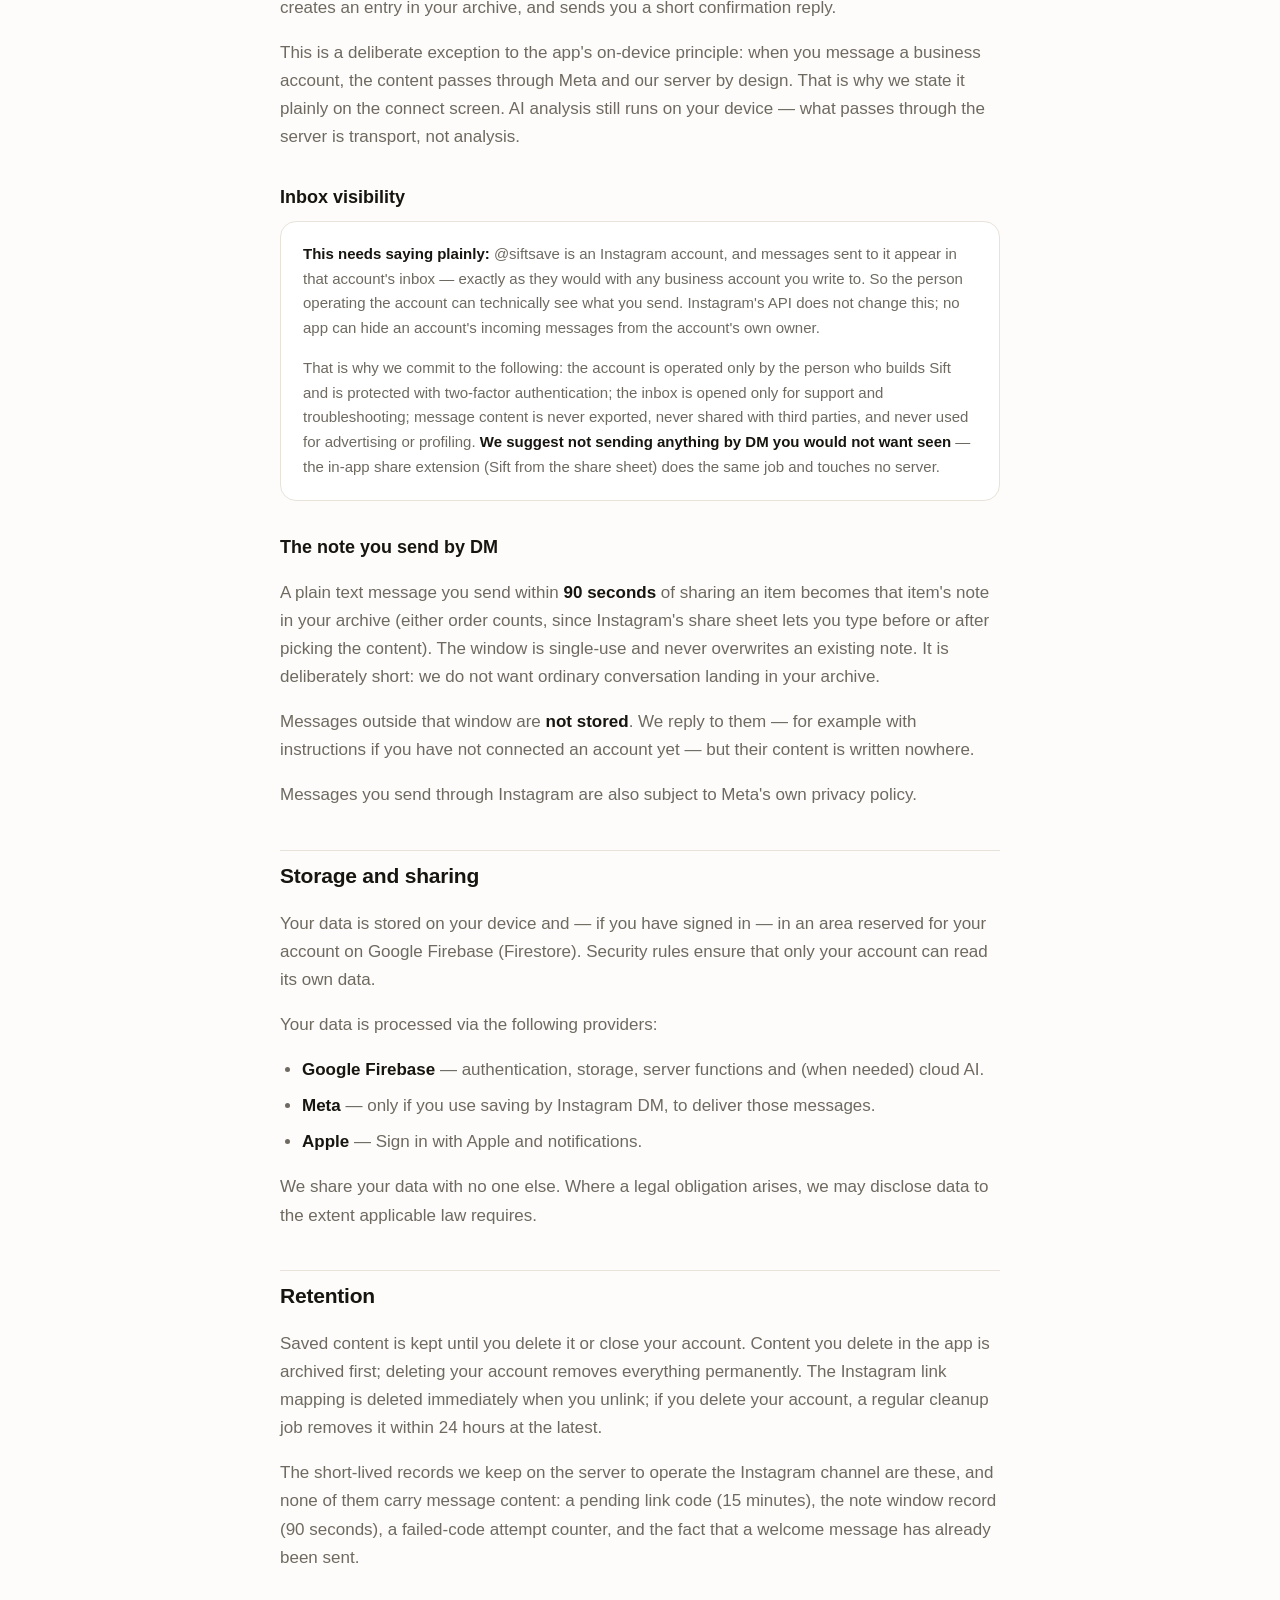
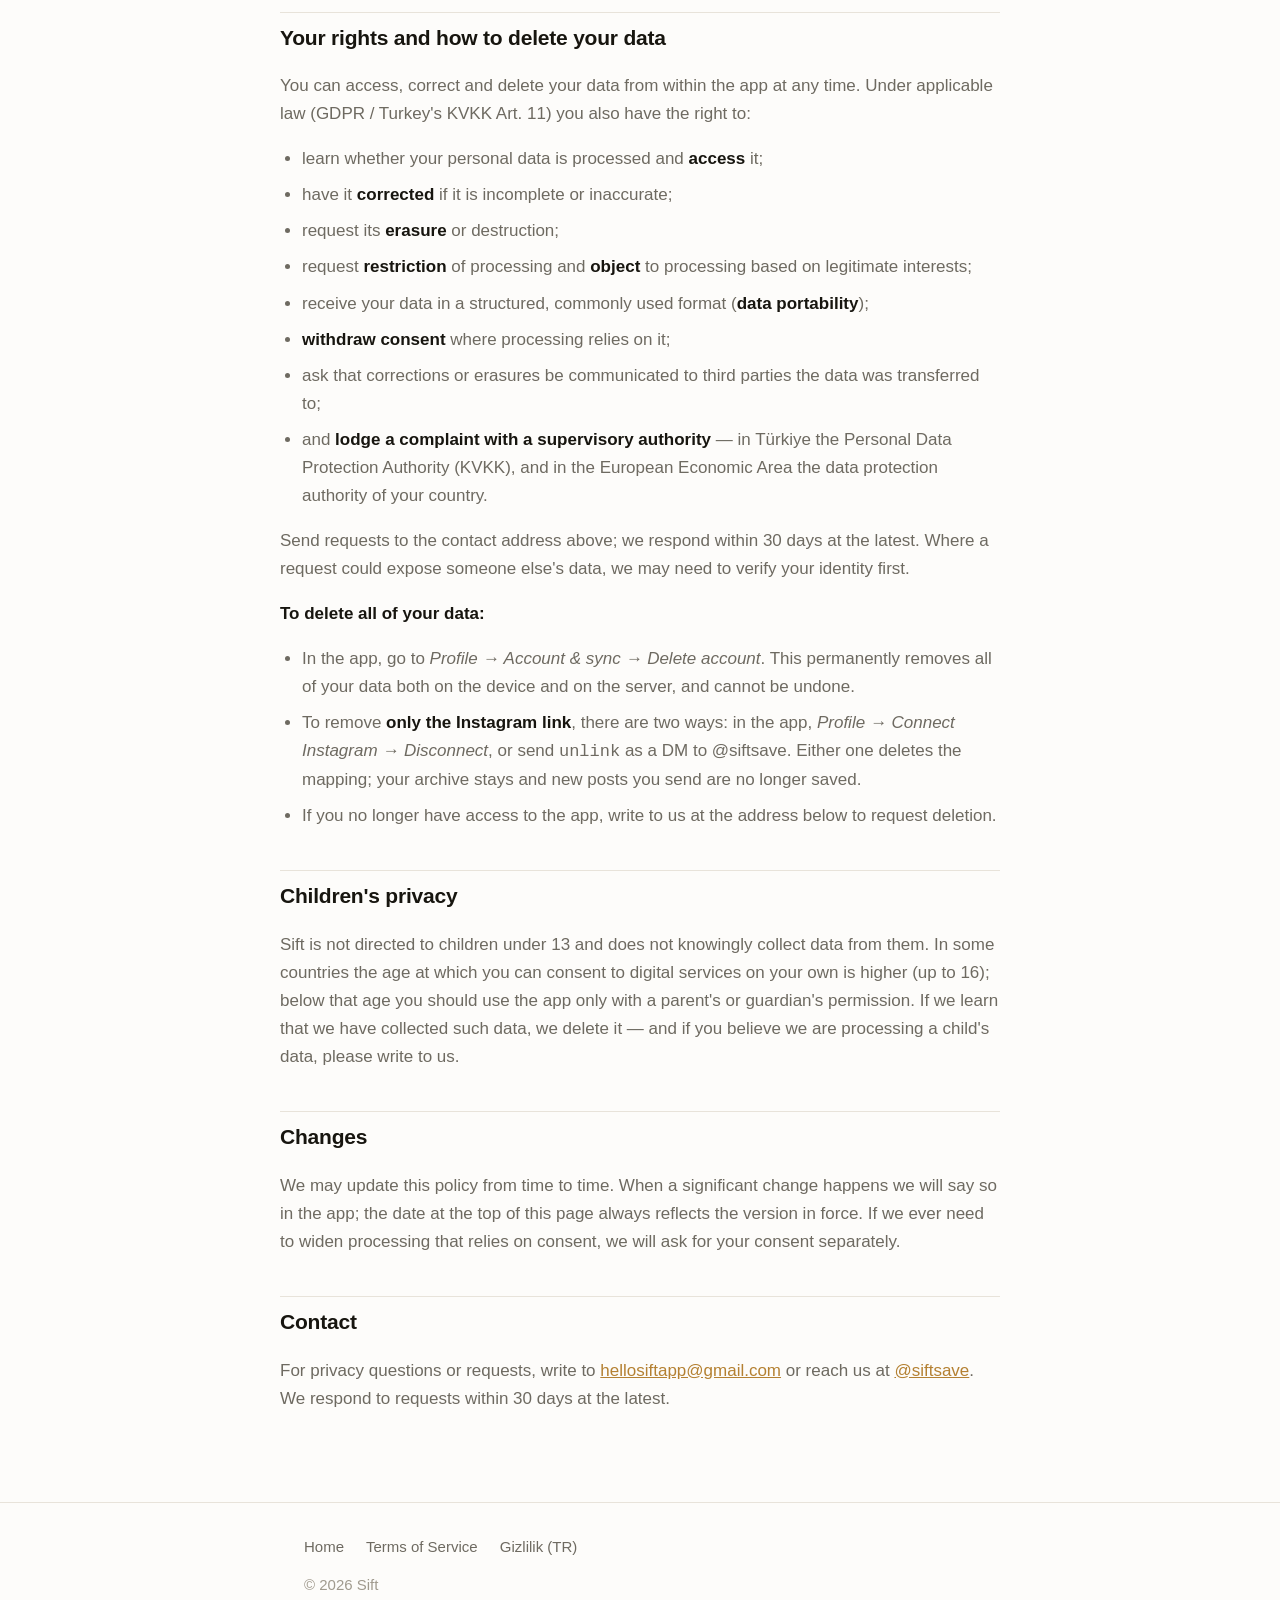
==== commit d7b9b160: "docs: bring the policy pages up to date with the shipping app The privacy policy predated the DM cap" ====
--- a/privacy.en.html
+++ b/privacy.en.html
@@ -28,7 +28,7 @@
   <span class="lang-switch"><a href="privacy.html">Türkçe sürüm →</a></span>
 
   <h1>Privacy Policy</h1>
-  <p class="updated">Last updated: 5 August 2026</p>
+  <p class="updated">Last updated: 16 August 2026</p>
 
   <p>
     Sift is an iOS app that saves the content you come across on Instagram,
@@ -36,18 +36,27 @@
     explains what data is processed when you use the app, where it is stored,
     and how you can delete it.
   </p>
+  <p>
+    <strong>Data controller:</strong> Yasin Çetin, Türkiye. Contact:
+    <a href="mailto:hellosiftapp@gmail.com">hellosiftapp@gmail.com</a>. "We" in
+    this policy means that controller.
+  </p>
 
   <h2>Summary</h2>
   <ul>
     <li>What you save lives <strong>on your device first</strong>.</li>
-    <li>AI analysis runs <strong>on your device by default</strong>; if a cloud
-      model is needed instead, you are told during onboarding.</li>
+    <li>AI analysis runs <strong>on your device</strong> if your device supports
+      it, and in the cloud if it does not; you are told which during onboarding.</li>
     <li>You can use the app without an account. Your data syncs across devices
       only once you sign in.</li>
     <li>There is <strong>no advertising tracking, no third-party analytics</strong>,
       and no sharing of your data for advertising.</li>
     <li>Saved content (titles, links, notes) is <strong>never written to logs</strong>
       or crash reports.</li>
+    <li>Notifications are scheduled <strong>on your device only</strong>; we run
+      no notification server.</li>
+    <li>Saving by Instagram DM is an <strong>optional</strong> route and, by its
+      nature, means messaging an Instagram account — details below.</li>
     <li>You can permanently delete your account and all of your data from
       inside the app.</li>
   </ul>
@@ -59,7 +68,19 @@
     When you save a post to Sift we process: the content's link, its caption
     text, the thumbnail address, the short summary, tags and category produced
     by the AI, the date you saved it, its status (new / viewed / tried /
-    archived), and any personal note you add.
+    archived), the reminder date if you set one for it, and any personal note
+    you add.
+  </p>
+  <p>
+    To fetch an item's title, description and thumbnail, the app requests the
+    link <strong>directly from your device</strong>; no server of ours sits in
+    between.
+  </p>
+  <p>
+    If you change the category the AI picked, that correction (old category,
+    new category, date) is recorded inside your own account. We keep it only to
+    measure how accurate the classification is and to improve it for you over
+    time.
   </p>
 
   <h3>Account information</h3>
@@ -70,6 +91,12 @@
     shares with us is associated with your account. Sift never sees or stores
     your password.
   </p>
+  <p>
+    Until you sign in, <strong>none of your content leaves your device</strong>:
+    an anonymous session does not sync, and your archive stays local. Sync
+    begins the moment you sign in with Apple or Google, and everything saved up
+    to that point moves into your account.
+  </p>
 
   <h3>Instagram link (only if you use saving by DM)</h3>
   <p>
@@ -77,7 +104,14 @@
     <strong>app-scoped user ID</strong> Instagram gives us (the
     Instagram-scoped ID), your username, and the date you connected. This
     mapping is what lets content you DM reach the right archive. The step is
-    entirely optional and can be undone at any time.
+    entirely optional, can be undone at any time, and requires a permanent
+    account (Sign in with Apple or Google) — the incoming content has to land
+    in an account.
+  </p>
+  <p>
+    While connecting, the app generates a six-digit, <strong>single-use</strong>
+    code; it expires after 15 minutes and is deleted the moment it is used. To
+    limit abuse, we temporarily keep a count of failed code attempts per sender.
   </p>
 
   <h3>Technical data</h3>
@@ -88,13 +122,19 @@
     records. We do not collect advertising identifiers and do not track you
     across apps or sites.
   </p>
+  <p>
+    To verify that requests reaching our server really come from the Sift app,
+    we use Apple's App Attest (via Firebase App Check). This proves the device
+    is running the app; it <strong>does not identify you</strong>.
+  </p>
 
   <h2>How we use the data</h2>
   <ul>
     <li>To show you what you saved and make it searchable.</li>
     <li>To categorize and summarize content automatically.</li>
     <li>To sync your data across your devices, if you have an account.</li>
-    <li>To show an end-of-day reminder, if you allowed notifications.</li>
+    <li>To show the end-of-day summary and any reminders you set on individual
+      items, if you allowed notifications.</li>
     <li>To keep the service secure (for example, rate-limiting abuse).</li>
   </ul>
   <p>
@@ -102,21 +142,102 @@
     anyone but you to reach your archive.
   </p>
 
+  <h2>Legal basis</h2>
+  <p>
+    We process your personal data on the following legal bases
+    (GDPR Art. 6 / Turkey's KVKK Art. 5):
+  </p>
+  <ul>
+    <li><strong>Performance of a contract</strong> — storing what you save,
+      organizing it, making it searchable, and syncing it if you have an
+      account. Without this the app cannot do its job.</li>
+    <li><strong>Consent</strong> — saving by Instagram DM (connecting your
+      account) and notifications. Both are optional; you can withdraw consent at
+      any time (disconnect, turn off notification permission), and withdrawal
+      does not affect processing already carried out.</li>
+    <li><strong>Legitimate interests</strong> — protecting the service from
+      abuse (rate-limiting failed codes, verifying that requests really come
+      from the app) and measuring how accurate the classification is.</li>
+    <li><strong>Legal obligation</strong> — where the law expressly requires
+      it.</li>
+  </ul>
+
+  <h2>Where your data is processed</h2>
+  <p>
+    Our server functions run in Google Cloud's <strong>European</strong> region
+    (europe-west1). Our providers, however — Google, Apple, and Meta if you use
+    the Instagram feature — operate global infrastructure, so your data
+    <strong>may also be processed in countries outside Türkiye and
+    Europe</strong>.
+  </p>
+  <p>
+    Those transfers take place under the standard contractual clauses and data
+    processing terms of the providers concerned. If you would rather your data
+    did not travel abroad, you have two options: used without signing in,
+    nothing leaves your device, and you never have to use the Instagram feature.
+  </p>
+
+  <h2>Security</h2>
+  <p>
+    Your data travels between your device and our servers over an
+    <strong>encrypted connection</strong> (HTTPS/TLS) and is stored on your
+    device under iOS's own protections. On the server, security rules ensure
+    that only your account can reach its own data, and no client can read the
+    Instagram mapping records at all. Every request from Instagram is
+    signature-verified, and access tokens are rotated regularly.
+  </p>
+  <p>
+    No system is entirely without risk. If a breach affects the security of your
+    data, we will notify the competent authority within the period the law
+    requires, and tell you as well where it affects you.
+  </p>
+
   <h2>AI processing</h2>
   <p>
-    Summarizing and categorizing content runs <strong>on your device's own AI
-    model first</strong>, in which case the content never leaves the device. If
-    your device does not support that model, or the model is temporarily
-    unavailable, the work is done by Google's cloud model (Gemini via Firebase
-    AI Logic). You are told about this possibility when you first open the app.
-    Only the caption text of the item in question is sent for cloud processing,
-    and it is not used to train models.
+    Summarizing and categorizing content happens one of two ways, and your
+    device decides which. If your device supports Apple's own AI model
+    (iPhone 15 Pro and later), the work is done <strong>on the device</strong>
+    and the content never leaves it. If your device does not support that model,
+    or the model is temporarily unavailable, the work is done by
+    <strong>Google's cloud model</strong> (Gemini via Firebase AI Logic) —
+    this is the route on older devices. You are told about this when you first
+    open the app.
+    What is sent for cloud processing is limited to the item's caption text and
+    the name of the account that posted it — not your personal note, your
+    account details, or the rest of your archive — and it is not used to train
+    models.
+  </p>
+  <p>
+    All the AI does is <strong>categorize and summarize</strong> content. No
+    automated decision is made about you that produces legal effects or
+    similarly significantly affects you, and you can correct the category and
+    tags it produces at any time.
+  </p>
+
+  <h2>Search</h2>
+  <p>
+    In-app search runs <strong>entirely on your device</strong>. A numerical
+    search index is built from the text of what you save and stored on the
+    device; your search queries are never sent to any server.
+  </p>
+  <p>
+    What you save is also added to your device's system index so it can be found
+    in iOS Spotlight. That index stays on your device, and anything you archive
+    or delete is removed from it too.
+  </p>
+
+  <h2>Notifications</h2>
+  <p>
+    Sift uses <strong>local notifications only</strong>: they are scheduled on
+    your device and fire there. We have no notification server, send no remote
+    notifications, and collect no device push token. If you never grant
+    notification permission, the rest of the app works exactly the same.
   </p>
 
   <h2>Saving by Instagram DM</h2>
   <p>
     When you DM a post to Sift's Instagram account
-    (<a href="https://www.instagram.com/hellosiftapp/">@hellosiftapp</a>), that
+    (<a href="https://www.instagram.com/siftsave/">@siftsave</a>), that
     message travels through Meta's systems to our server. Our server reads the
     content link and caption from the message, creates an entry in your
     archive, and sends you a short confirmation reply.
@@ -128,6 +249,43 @@
     analysis still runs on your device — what passes through the server is
     transport, not analysis.
   </p>
+
+  <h3>Inbox visibility</h3>
+  <div class="note">
+    <p style="margin-top:0">
+      <strong>This needs saying plainly:</strong> @siftsave is an Instagram
+      account, and messages sent to it appear in that account's inbox — exactly
+      as they would with any business account you write to. So the person
+      operating the account can technically see what you send. Instagram's API
+      does not change this; no app can hide an account's incoming messages from
+      the account's own owner.
+    </p>
+    <p style="margin-bottom:0">
+      That is why we commit to the following: the account is operated only by
+      the person who builds Sift and is protected with two-factor
+      authentication; the inbox is opened only for support and troubleshooting;
+      message content is never exported, never shared with third parties, and
+      never used for advertising or profiling. <strong>We suggest not sending
+      anything by DM you would not want seen</strong> — the in-app share
+      extension (Sift from the share sheet) does the same job and touches no
+      server.
+    </p>
+  </div>
+
+  <h3>The note you send by DM</h3>
+  <p>
+    A plain text message you send within <strong>90 seconds</strong> of sharing
+    an item becomes that item's note in your archive (either order counts, since
+    Instagram's share sheet lets you type before or after picking the content).
+    The window is single-use and never overwrites an existing note. It is
+    deliberately short: we do not want ordinary conversation landing in your
+    archive.
+  </p>
+  <p>
+    Messages outside that window are <strong>not stored</strong>. We reply to
+    them — for example with instructions if you have not connected an account
+    yet — but their content is written nowhere.
+  </p>
   <p>
     Messages you send through Instagram are also subject to Meta's own privacy
     policy.
@@ -156,25 +314,53 @@
   <p>
     Saved content is kept until you delete it or close your account. Content
     you delete in the app is archived first; deleting your account removes
-    everything permanently. The Instagram link mapping is deleted when you
-    unlink or delete your account.
-  </p>
-
-  <h2>Your rights and how to delete your data</h2>
+    everything permanently. The Instagram link mapping is deleted immediately
+    when you unlink; if you delete your account, a regular cleanup job removes
+    it within 24 hours at the latest.
+  </p>
+  <p>
+    The short-lived records we keep on the server to operate the Instagram
+    channel are these, and none of them carry message content: a pending link
+    code (15 minutes), the note window record (90 seconds), a failed-code
+    attempt counter, and the fact that a welcome message has already been sent.
+  </p>
+
+  <h2 id="deletion">Your rights and how to delete your data</h2>
   <p>
     You can access, correct and delete your data from within the app at any
-    time. Under applicable law (GDPR / Turkey's KVKK) you also have the right
-    to access your data, request its correction or erasure, and object to
-    processing.
+    time. Under applicable law (GDPR / Turkey's KVKK Art. 11) you also have the
+    right to:
+  </p>
+  <ul>
+    <li>learn whether your personal data is processed and
+      <strong>access</strong> it;</li>
+    <li>have it <strong>corrected</strong> if it is incomplete or inaccurate;</li>
+    <li>request its <strong>erasure</strong> or destruction;</li>
+    <li>request <strong>restriction</strong> of processing and
+      <strong>object</strong> to processing based on legitimate interests;</li>
+    <li>receive your data in a structured, commonly used format
+      (<strong>data portability</strong>);</li>
+    <li><strong>withdraw consent</strong> where processing relies on it;</li>
+    <li>ask that corrections or erasures be communicated to third parties the
+      data was transferred to;</li>
+    <li>and <strong>lodge a complaint with a supervisory authority</strong> —
+      in Türkiye the Personal Data Protection Authority (KVKK), and in the
+      European Economic Area the data protection authority of your country.</li>
+  </ul>
+  <p>
+    Send requests to the contact address above; we respond within 30 days at the
+    latest. Where a request could expose someone else's data, we may need to
+    verify your identity first.
   </p>
   <p><strong>To delete all of your data:</strong></p>
   <ul>
     <li>In the app, go to <em>Profile → Account &amp; sync → Delete account</em>.
       This permanently removes all of your data both on the device and on the
       server, and cannot be undone.</li>
-    <li>To remove <strong>only the Instagram link</strong>, send
-      <code>unlink</code> as a DM to @hellosiftapp. Your archive stays; new
-      posts you send are no longer saved.</li>
+    <li>To remove <strong>only the Instagram link</strong>, there are two ways:
+      in the app, <em>Profile → Connect Instagram → Disconnect</em>, or send
+      <code>unlink</code> as a DM to @siftsave. Either one deletes the
+      mapping; your archive stays and new posts you send are no longer saved.</li>
     <li>If you no longer have access to the app, write to us at the address
       below to request deletion.</li>
   </ul>
@@ -182,21 +368,26 @@
   <h2>Children's privacy</h2>
   <p>
     Sift is not directed to children under 13 and does not knowingly collect
-    data from them. If we learn that we have collected such data, we delete it.
+    data from them. In some countries the age at which you can consent to
+    digital services on your own is higher (up to 16); below that age you should
+    use the app only with a parent's or guardian's permission. If we learn that
+    we have collected such data, we delete it — and if you believe we are
+    processing a child's data, please write to us.
   </p>
 
   <h2>Changes</h2>
   <p>
     We may update this policy from time to time. When a significant change
     happens we will say so in the app; the date at the top of this page always
-    reflects the version in force.
+    reflects the version in force. If we ever need to widen processing that
+    relies on consent, we will ask for your consent separately.
   </p>
 
   <h2>Contact</h2>
   <p>
     For privacy questions or requests, write to
     <a href="mailto:hellosiftapp@gmail.com">hellosiftapp@gmail.com</a> or reach us at
-    <a href="https://www.instagram.com/hellosiftapp/">@hellosiftapp</a>. We
+    <a href="https://www.instagram.com/siftsave/">@siftsave</a>. We
     respond to requests within 30 days at the latest.
   </p>
 </main>
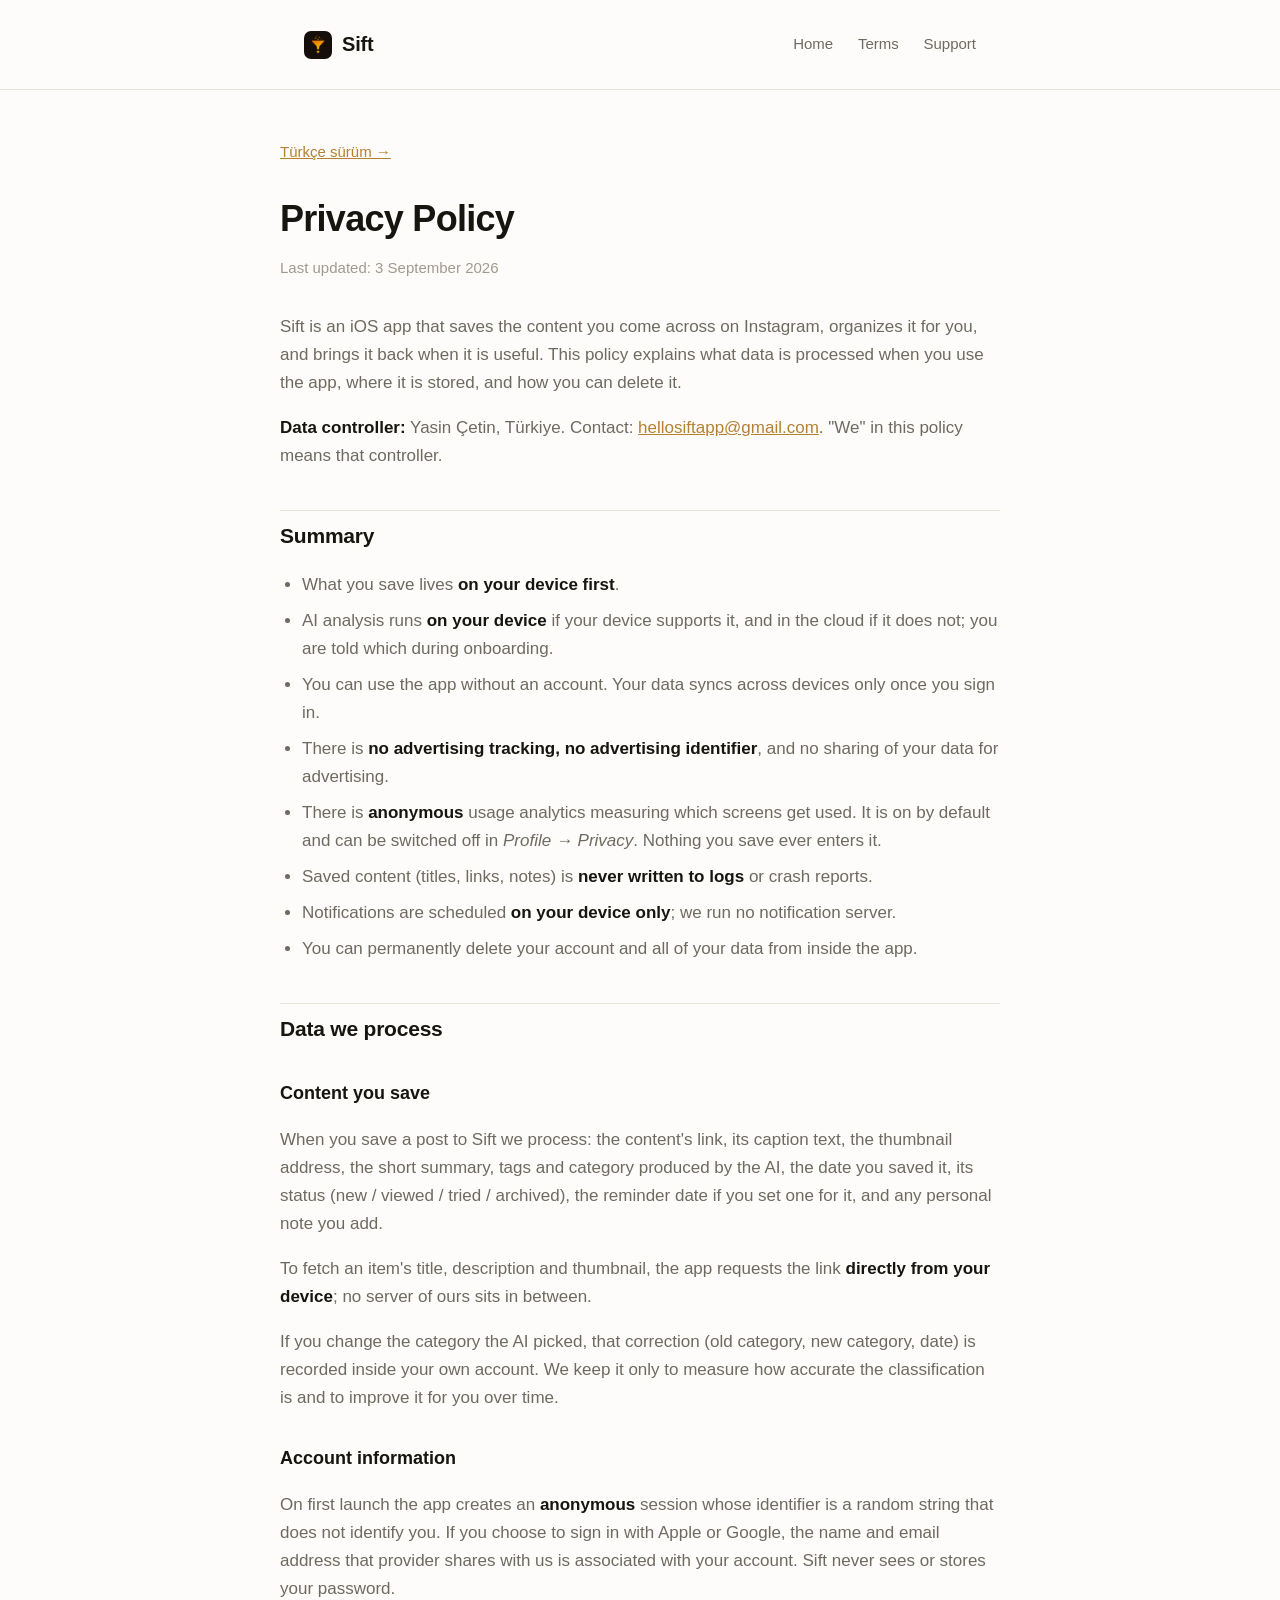
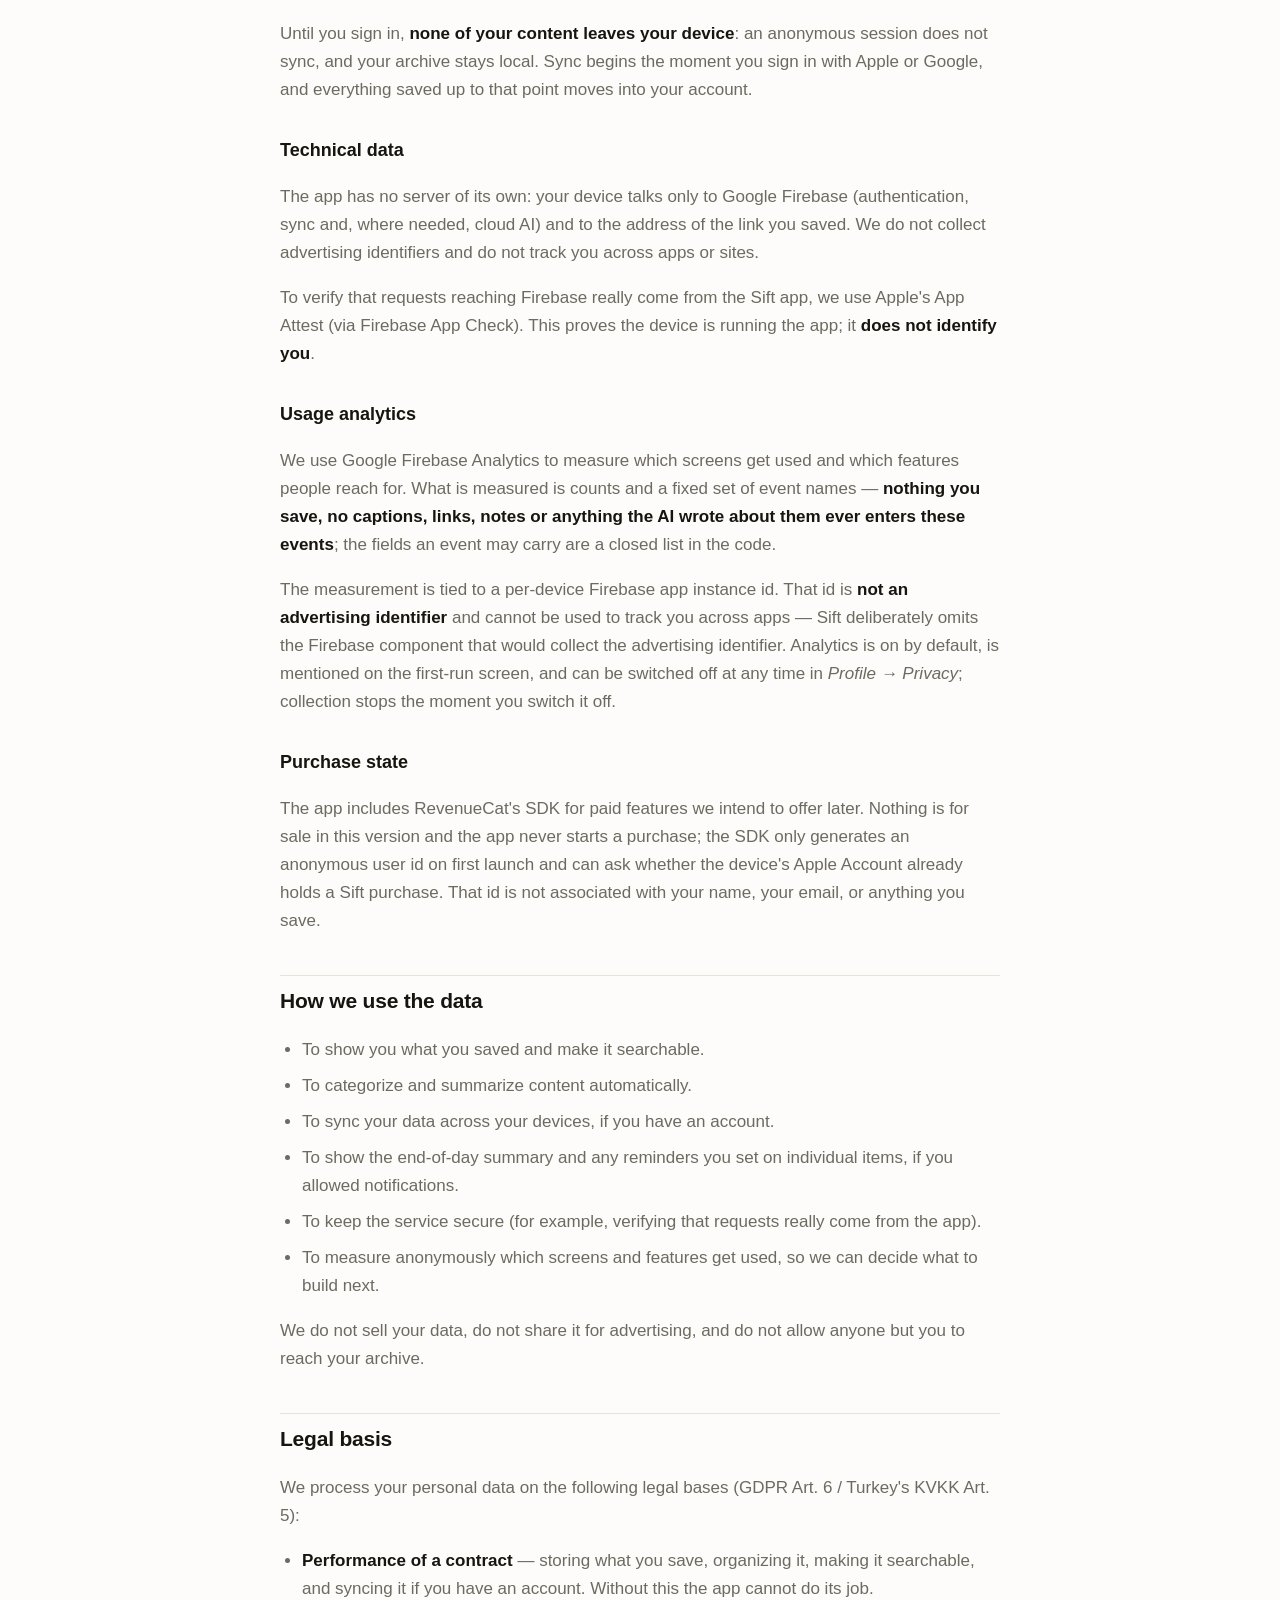
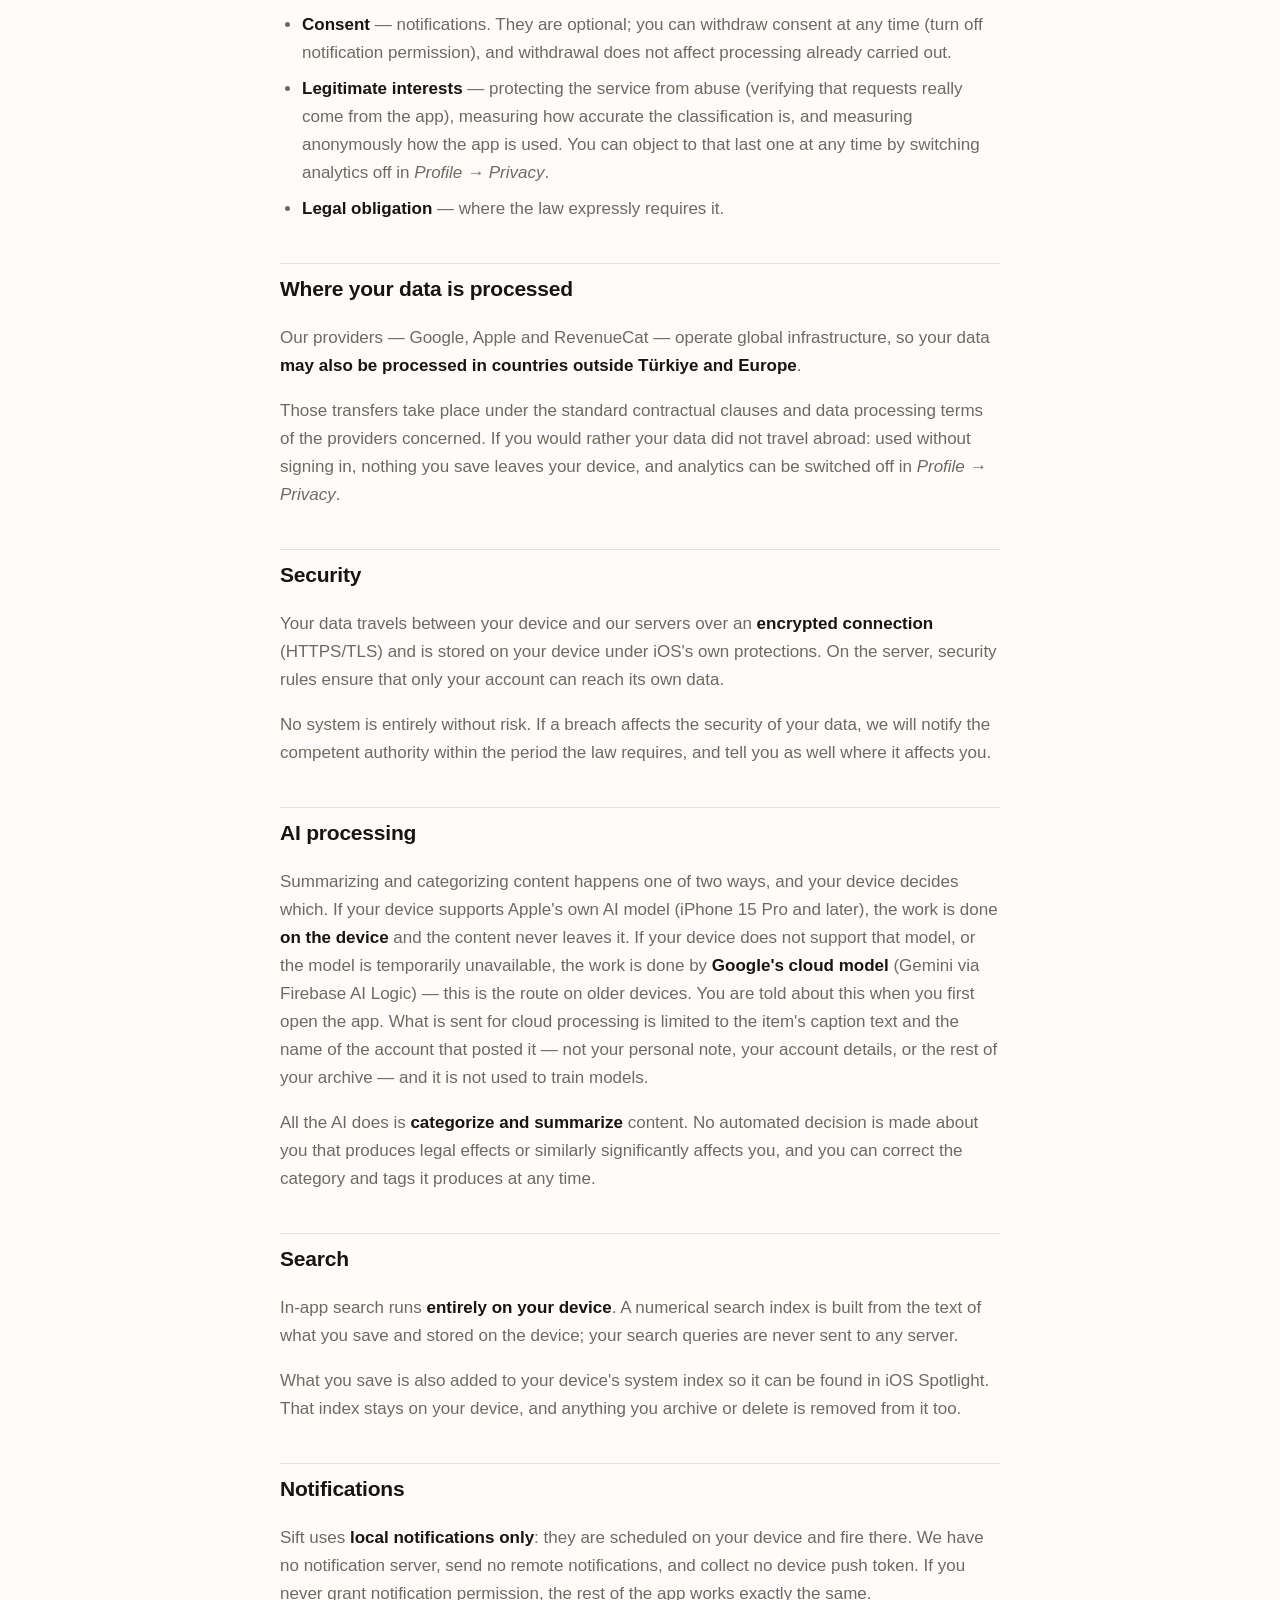
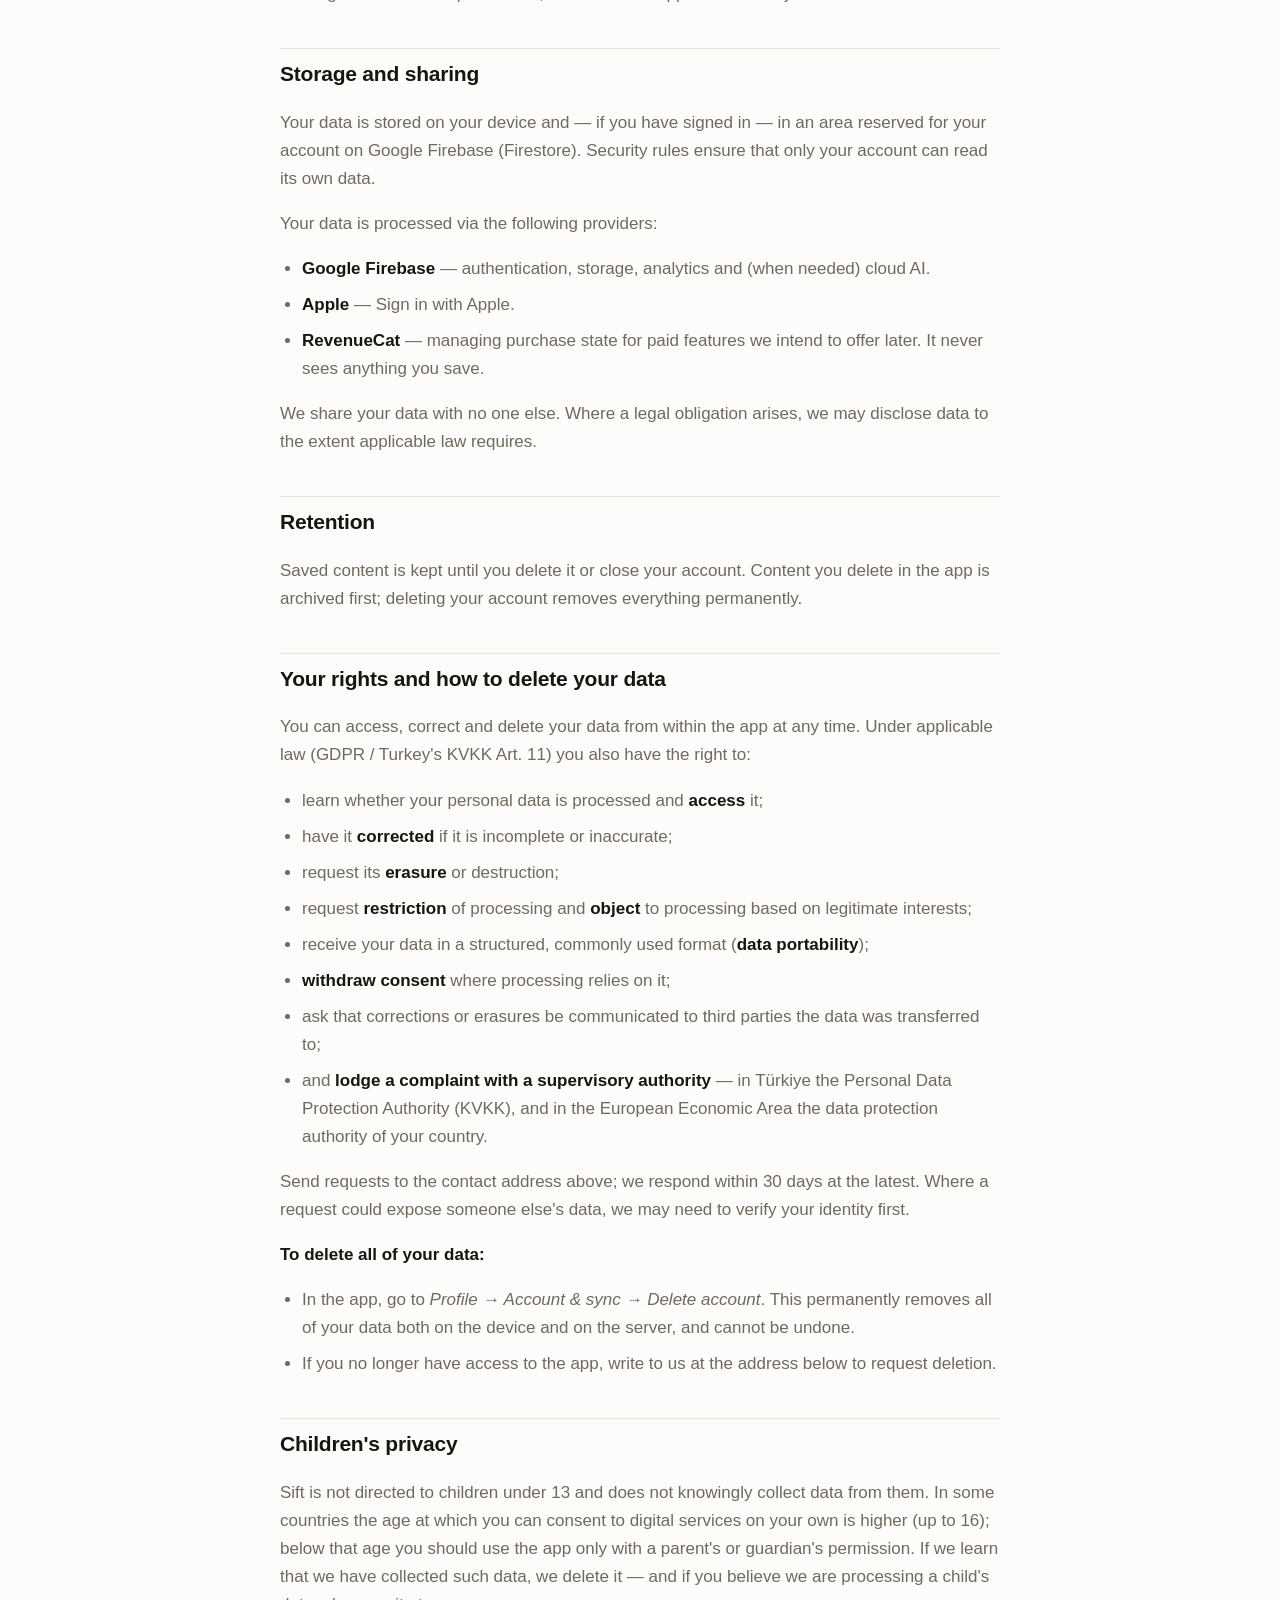
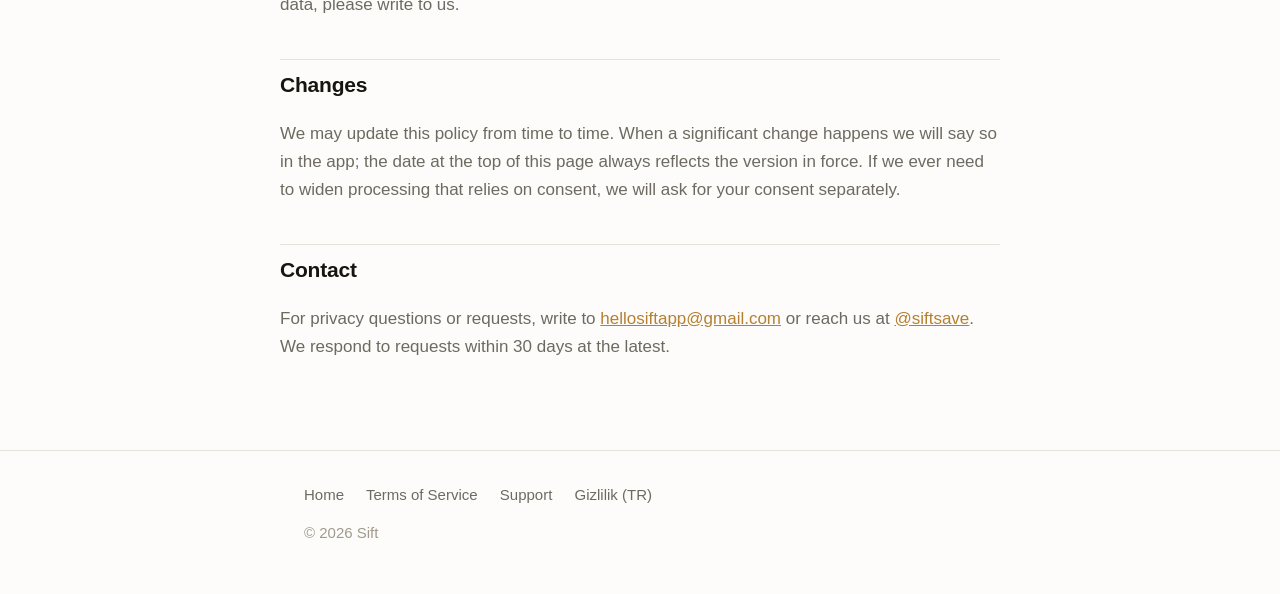
==== commit ab15979e: "docs: describe the app that actually ships in v1.0 Two corrections in opposite directions, both foun" ====
--- a/privacy.en.html
+++ b/privacy.en.html
@@ -20,6 +20,7 @@
     <nav class="site">
       <a href="./">Home</a>
       <a href="terms.en.html">Terms</a>
+      <a href="support.en.html">Support</a>
     </nav>
   </div>
 </header>
@@ -28,7 +29,7 @@
   <span class="lang-switch"><a href="privacy.html">Türkçe sürüm →</a></span>
 
   <h1>Privacy Policy</h1>
-  <p class="updated">Last updated: 16 August 2026</p>
+  <p class="updated">Last updated: 3 September 2026</p>
 
   <p>
     Sift is an iOS app that saves the content you come across on Instagram,
@@ -49,14 +50,15 @@
       it, and in the cloud if it does not; you are told which during onboarding.</li>
     <li>You can use the app without an account. Your data syncs across devices
       only once you sign in.</li>
-    <li>There is <strong>no advertising tracking, no third-party analytics</strong>,
+    <li>There is <strong>no advertising tracking, no advertising identifier</strong>,
       and no sharing of your data for advertising.</li>
+    <li>There is <strong>anonymous</strong> usage analytics measuring which
+      screens get used. It is on by default and can be switched off in
+      <em>Profile &rarr; Privacy</em>. Nothing you save ever enters it.</li>
     <li>Saved content (titles, links, notes) is <strong>never written to logs</strong>
       or crash reports.</li>
     <li>Notifications are scheduled <strong>on your device only</strong>; we run
       no notification server.</li>
-    <li>Saving by Instagram DM is an <strong>optional</strong> route and, by its
-      nature, means messaging an Instagram account — details below.</li>
     <li>You can permanently delete your account and all of your data from
       inside the app.</li>
   </ul>
@@ -98,34 +100,44 @@
     to that point moves into your account.
   </p>
 
-  <h3>Instagram link (only if you use saving by DM)</h3>
-  <p>
-    If you choose to connect your Instagram account, we store the
-    <strong>app-scoped user ID</strong> Instagram gives us (the
-    Instagram-scoped ID), your username, and the date you connected. This
-    mapping is what lets content you DM reach the right archive. The step is
-    entirely optional, can be undone at any time, and requires a permanent
-    account (Sign in with Apple or Google) — the incoming content has to land
-    in an account.
-  </p>
-  <p>
-    While connecting, the app generates a six-digit, <strong>single-use</strong>
-    code; it expires after 15 minutes and is deleted the moment it is used. To
-    limit abuse, we temporarily keep a count of failed code attempts per sender.
-  </p>
-
   <h3>Technical data</h3>
   <p>
-    Our server-side records contain anonymous outcomes only (for example
-    "an item was saved", "a link was established"). Message text, captions,
-    links and raw user identifiers are <strong>never</strong> written to these
-    records. We do not collect advertising identifiers and do not track you
-    across apps or sites.
-  </p>
-  <p>
-    To verify that requests reaching our server really come from the Sift app,
-    we use Apple's App Attest (via Firebase App Check). This proves the device
-    is running the app; it <strong>does not identify you</strong>.
+    The app has no server of its own: your device talks only to Google Firebase
+    (authentication, sync and, where needed, cloud AI) and to the address of the
+    link you saved. We do not collect advertising identifiers and do not track
+    you across apps or sites.
+  </p>
+  <p>
+    To verify that requests reaching Firebase really come from the Sift app, we
+    use Apple's App Attest (via Firebase App Check). This proves the device is
+    running the app; it <strong>does not identify you</strong>.
+  </p>
+
+  <h3>Usage analytics</h3>
+  <p>
+    We use Google Firebase Analytics to measure which screens get used and which
+    features people reach for. What is measured is counts and a fixed set of
+    event names — <strong>nothing you save, no captions, links, notes or
+    anything the AI wrote about them ever enters these events</strong>; the
+    fields an event may carry are a closed list in the code.
+  </p>
+  <p>
+    The measurement is tied to a per-device Firebase app instance id. That id is
+    <strong>not an advertising identifier</strong> and cannot be used to track
+    you across apps — Sift deliberately omits the Firebase component that would
+    collect the advertising identifier. Analytics is on by default, is mentioned
+    on the first-run screen, and can be switched off at any time in
+    <em>Profile &rarr; Privacy</em>; collection stops the moment you switch it
+    off.
+  </p>
+
+  <h3>Purchase state</h3>
+  <p>
+    The app includes RevenueCat's SDK for paid features we intend to offer
+    later. Nothing is for sale in this version and the app never starts a
+    purchase; the SDK only generates an anonymous user id on first launch and
+    can ask whether the device's Apple Account already holds a Sift purchase.
+    That id is not associated with your name, your email, or anything you save.
   </p>
 
   <h2>How we use the data</h2>
@@ -135,7 +147,10 @@
     <li>To sync your data across your devices, if you have an account.</li>
     <li>To show the end-of-day summary and any reminders you set on individual
       items, if you allowed notifications.</li>
-    <li>To keep the service secure (for example, rate-limiting abuse).</li>
+    <li>To keep the service secure (for example, verifying that requests really
+      come from the app).</li>
+    <li>To measure anonymously which screens and features get used, so we can
+      decide what to build next.</li>
   </ul>
   <p>
     We do not sell your data, do not share it for advertising, and do not allow
@@ -151,30 +166,29 @@
     <li><strong>Performance of a contract</strong> — storing what you save,
       organizing it, making it searchable, and syncing it if you have an
       account. Without this the app cannot do its job.</li>
-    <li><strong>Consent</strong> — saving by Instagram DM (connecting your
-      account) and notifications. Both are optional; you can withdraw consent at
-      any time (disconnect, turn off notification permission), and withdrawal
-      does not affect processing already carried out.</li>
+    <li><strong>Consent</strong> — notifications. They are optional; you can
+      withdraw consent at any time (turn off notification permission), and
+      withdrawal does not affect processing already carried out.</li>
     <li><strong>Legitimate interests</strong> — protecting the service from
-      abuse (rate-limiting failed codes, verifying that requests really come
-      from the app) and measuring how accurate the classification is.</li>
+      abuse (verifying that requests really come from the app), measuring how
+      accurate the classification is, and measuring anonymously how the app is
+      used. You can object to that last one at any time by switching analytics
+      off in <em>Profile &rarr; Privacy</em>.</li>
     <li><strong>Legal obligation</strong> — where the law expressly requires
       it.</li>
   </ul>
 
   <h2>Where your data is processed</h2>
   <p>
-    Our server functions run in Google Cloud's <strong>European</strong> region
-    (europe-west1). Our providers, however — Google, Apple, and Meta if you use
-    the Instagram feature — operate global infrastructure, so your data
-    <strong>may also be processed in countries outside Türkiye and
-    Europe</strong>.
+    Our providers — Google, Apple and RevenueCat — operate global
+    infrastructure, so your data <strong>may also be processed in countries
+    outside Türkiye and Europe</strong>.
   </p>
   <p>
     Those transfers take place under the standard contractual clauses and data
     processing terms of the providers concerned. If you would rather your data
-    did not travel abroad, you have two options: used without signing in,
-    nothing leaves your device, and you never have to use the Instagram feature.
+    did not travel abroad: used without signing in, nothing you save leaves your
+    device, and analytics can be switched off in <em>Profile &rarr; Privacy</em>.
   </p>
 
   <h2>Security</h2>
@@ -182,9 +196,7 @@
     Your data travels between your device and our servers over an
     <strong>encrypted connection</strong> (HTTPS/TLS) and is stored on your
     device under iOS's own protections. On the server, security rules ensure
-    that only your account can reach its own data, and no client can read the
-    Instagram mapping records at all. Every request from Instagram is
-    signature-verified, and access tokens are rotated regularly.
+    that only your account can reach its own data.
   </p>
   <p>
     No system is entirely without risk. If a breach affects the security of your
@@ -234,63 +246,6 @@
     notification permission, the rest of the app works exactly the same.
   </p>
 
-  <h2>Saving by Instagram DM</h2>
-  <p>
-    When you DM a post to Sift's Instagram account
-    (<a href="https://www.instagram.com/siftsave/">@siftsave</a>), that
-    message travels through Meta's systems to our server. Our server reads the
-    content link and caption from the message, creates an entry in your
-    archive, and sends you a short confirmation reply.
-  </p>
-  <p>
-    This is a deliberate exception to the app's on-device principle: when you
-    message a business account, the content passes through Meta and our server
-    by design. That is why we state it plainly on the connect screen. AI
-    analysis still runs on your device — what passes through the server is
-    transport, not analysis.
-  </p>
-
-  <h3>Inbox visibility</h3>
-  <div class="note">
-    <p style="margin-top:0">
-      <strong>This needs saying plainly:</strong> @siftsave is an Instagram
-      account, and messages sent to it appear in that account's inbox — exactly
-      as they would with any business account you write to. So the person
-      operating the account can technically see what you send. Instagram's API
-      does not change this; no app can hide an account's incoming messages from
-      the account's own owner.
-    </p>
-    <p style="margin-bottom:0">
-      That is why we commit to the following: the account is operated only by
-      the person who builds Sift and is protected with two-factor
-      authentication; the inbox is opened only for support and troubleshooting;
-      message content is never exported, never shared with third parties, and
-      never used for advertising or profiling. <strong>We suggest not sending
-      anything by DM you would not want seen</strong> — the in-app share
-      extension (Sift from the share sheet) does the same job and touches no
-      server.
-    </p>
-  </div>
-
-  <h3>The note you send by DM</h3>
-  <p>
-    A plain text message you send within <strong>90 seconds</strong> of sharing
-    an item becomes that item's note in your archive (either order counts, since
-    Instagram's share sheet lets you type before or after picking the content).
-    The window is single-use and never overwrites an existing note. It is
-    deliberately short: we do not want ordinary conversation landing in your
-    archive.
-  </p>
-  <p>
-    Messages outside that window are <strong>not stored</strong>. We reply to
-    them — for example with instructions if you have not connected an account
-    yet — but their content is written nowhere.
-  </p>
-  <p>
-    Messages you send through Instagram are also subject to Meta's own privacy
-    policy.
-  </p>
-
   <h2>Storage and sharing</h2>
   <p>
     Your data is stored on your device and — if you have signed in — in an area
@@ -299,11 +254,11 @@
   </p>
   <p>Your data is processed via the following providers:</p>
   <ul>
-    <li><strong>Google Firebase</strong> — authentication, storage, server
-      functions and (when needed) cloud AI.</li>
-    <li><strong>Meta</strong> — only if you use saving by Instagram DM, to
-      deliver those messages.</li>
-    <li><strong>Apple</strong> — Sign in with Apple and notifications.</li>
+    <li><strong>Google Firebase</strong> — authentication, storage, analytics
+      and (when needed) cloud AI.</li>
+    <li><strong>Apple</strong> — Sign in with Apple.</li>
+    <li><strong>RevenueCat</strong> — managing purchase state for paid features
+      we intend to offer later. It never sees anything you save.</li>
   </ul>
   <p>
     We share your data with no one else. Where a legal obligation arises, we
@@ -314,15 +269,7 @@
   <p>
     Saved content is kept until you delete it or close your account. Content
     you delete in the app is archived first; deleting your account removes
-    everything permanently. The Instagram link mapping is deleted immediately
-    when you unlink; if you delete your account, a regular cleanup job removes
-    it within 24 hours at the latest.
-  </p>
-  <p>
-    The short-lived records we keep on the server to operate the Instagram
-    channel are these, and none of them carry message content: a pending link
-    code (15 minutes), the note window record (90 seconds), a failed-code
-    attempt counter, and the fact that a welcome message has already been sent.
+    everything permanently.
   </p>
 
   <h2 id="deletion">Your rights and how to delete your data</h2>
@@ -357,10 +304,6 @@
     <li>In the app, go to <em>Profile → Account &amp; sync → Delete account</em>.
       This permanently removes all of your data both on the device and on the
       server, and cannot be undone.</li>
-    <li>To remove <strong>only the Instagram link</strong>, there are two ways:
-      in the app, <em>Profile → Connect Instagram → Disconnect</em>, or send
-      <code>unlink</code> as a DM to @siftsave. Either one deletes the
-      mapping; your archive stays and new posts you send are no longer saved.</li>
     <li>If you no longer have access to the app, write to us at the address
       below to request deletion.</li>
   </ul>
@@ -396,6 +339,7 @@
   <div class="wrap">
     <a href="./">Home</a>
     <a href="terms.en.html">Terms of Service</a>
+    <a href="support.en.html">Support</a>
     <a href="privacy.html">Gizlilik (TR)</a>
     <div class="copyright">© 2026 Sift</div>
   </div>
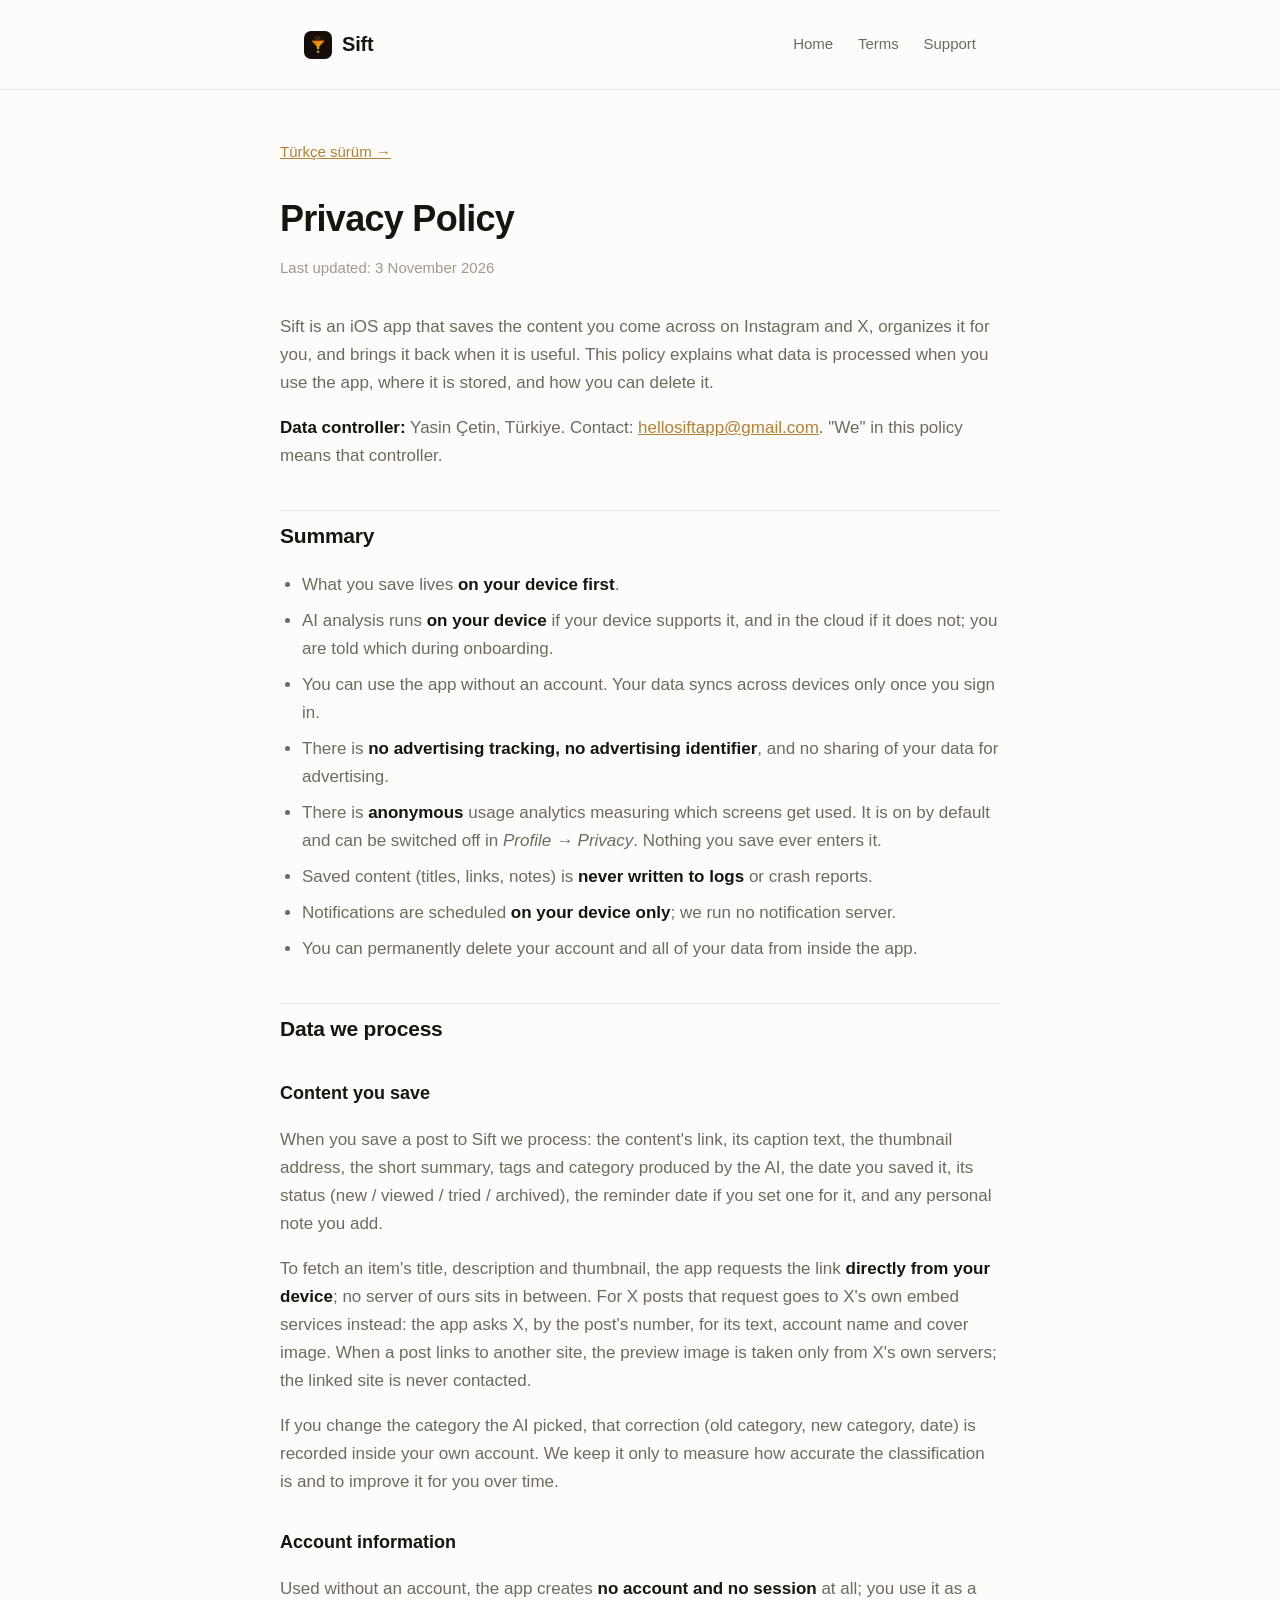
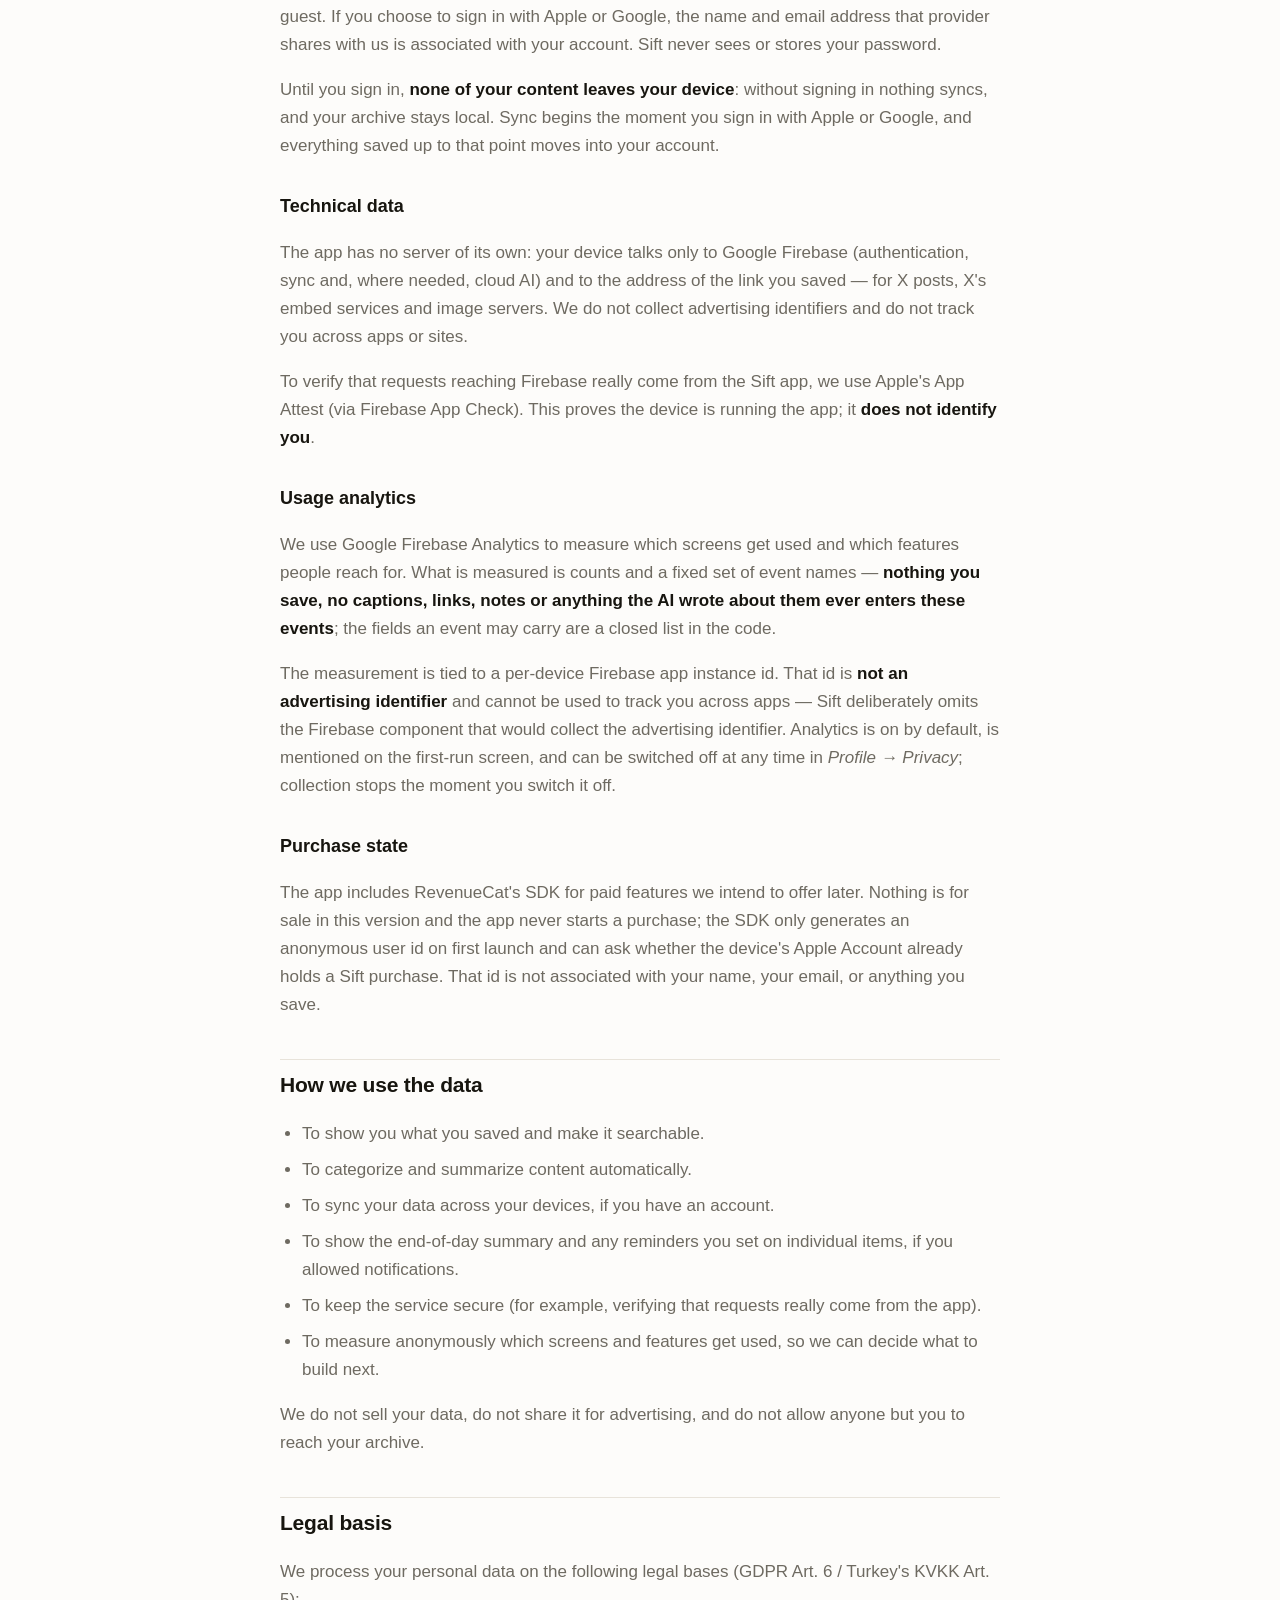
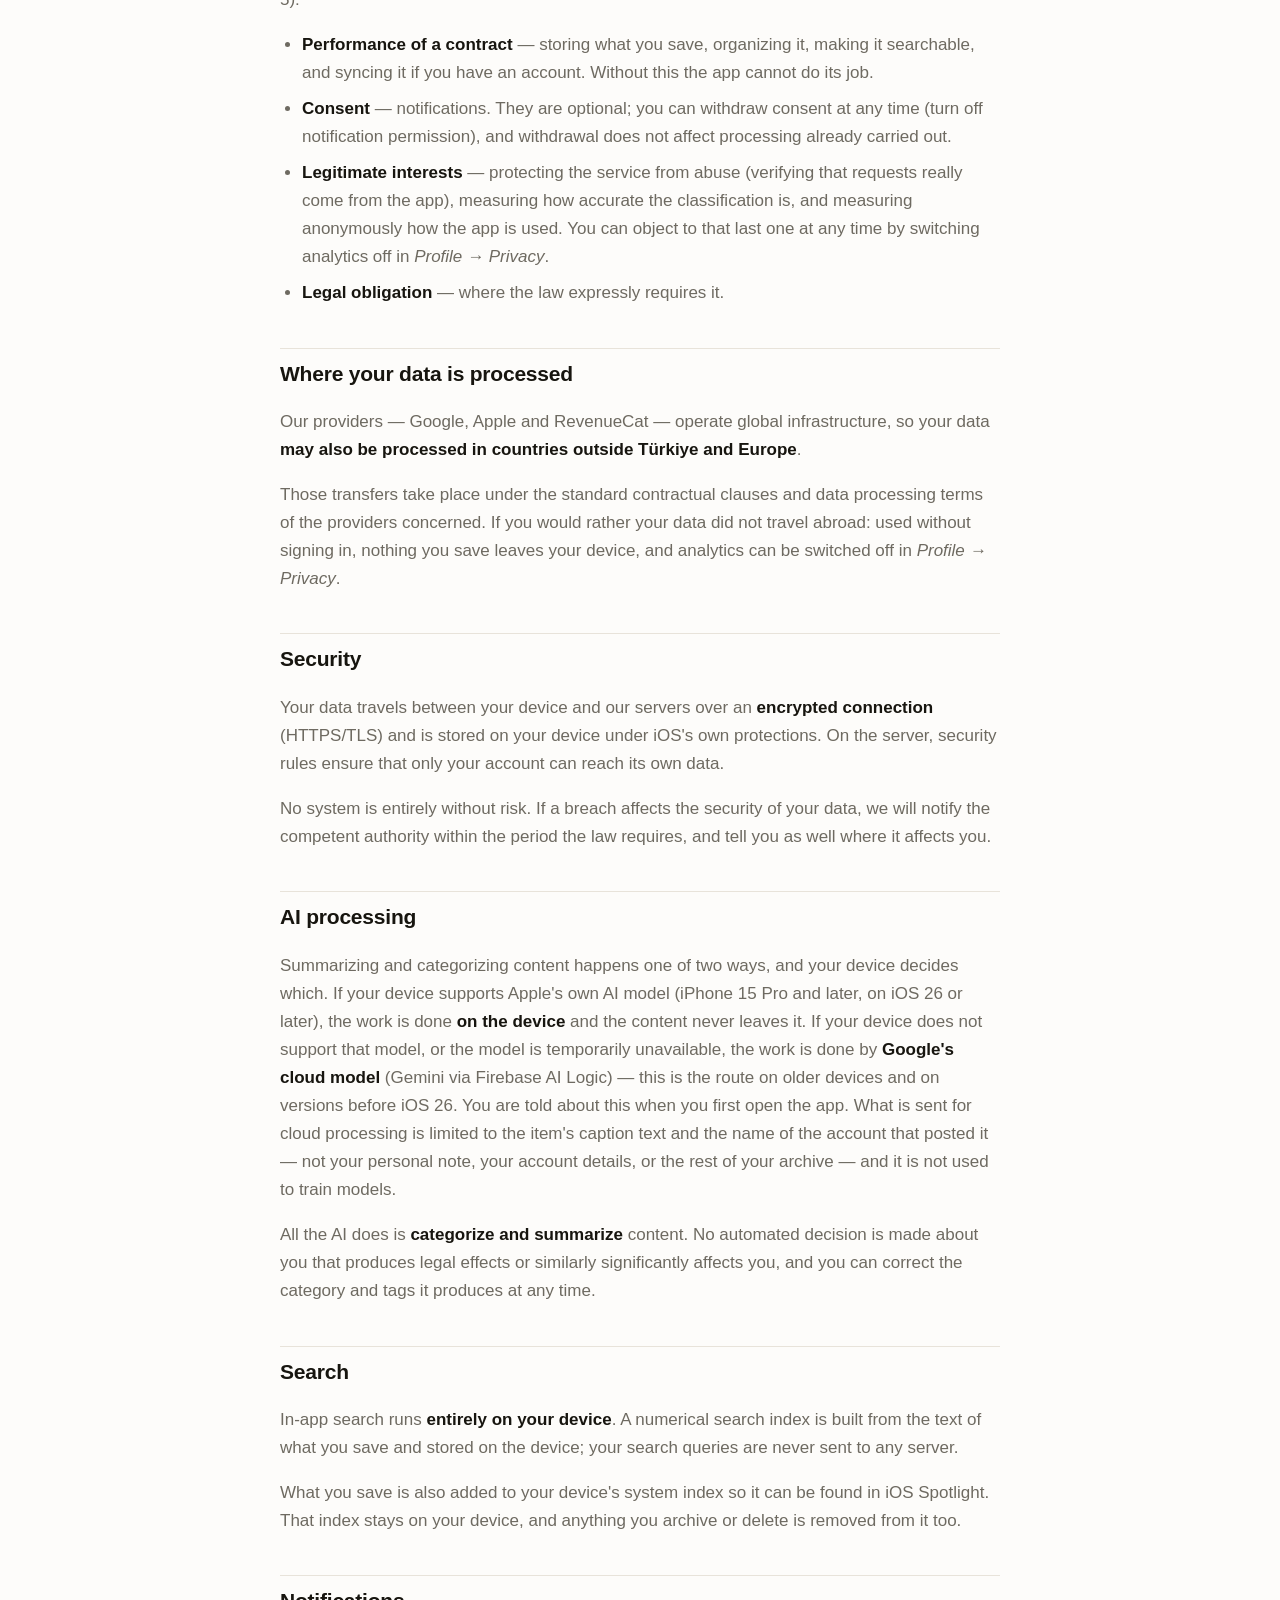
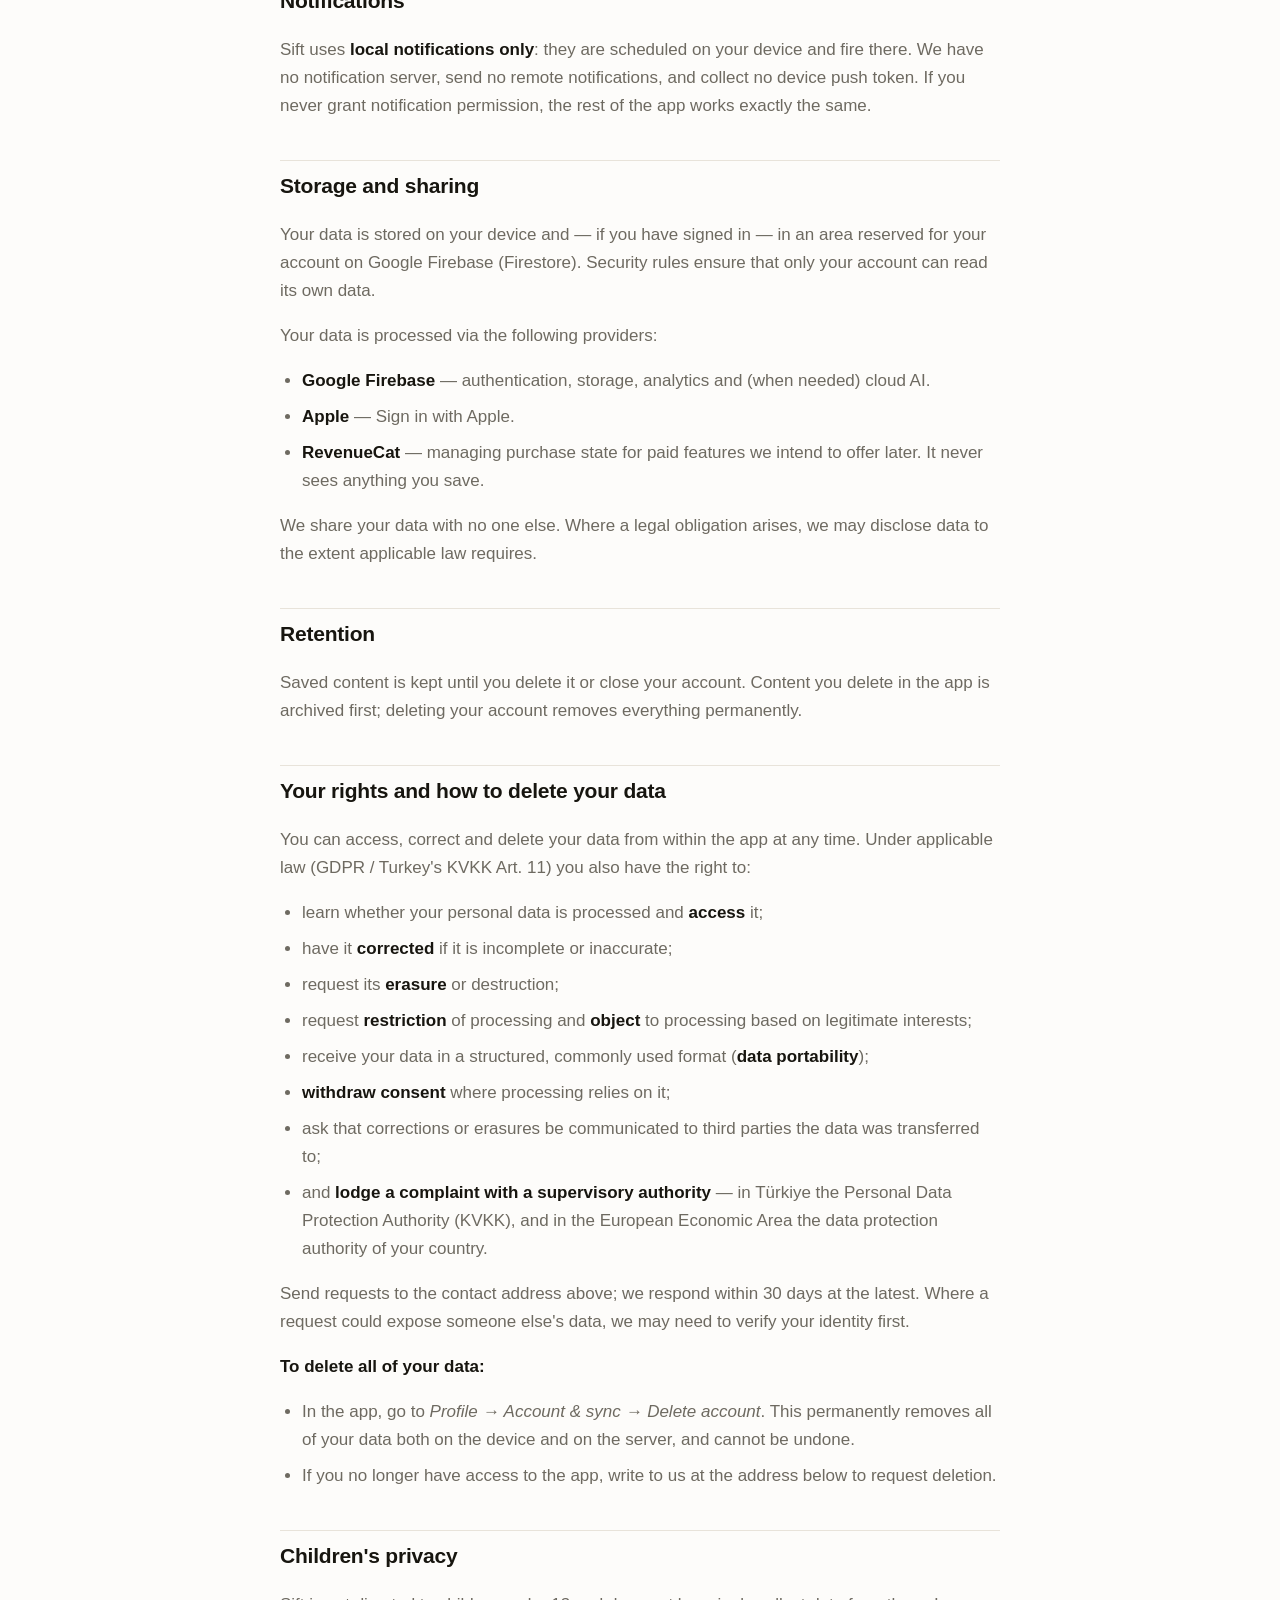
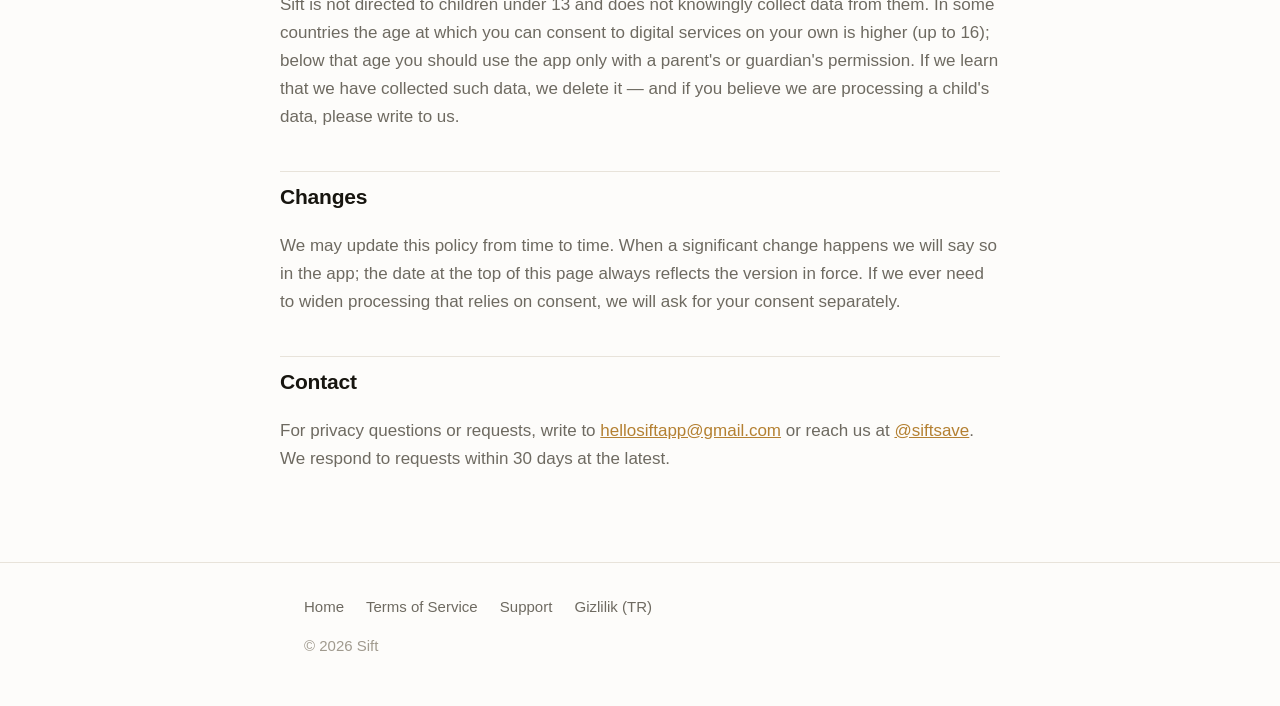
==== commit acb62ac2: "docs: describe X support and the current app for v1.1 Landing, support and both privacy policies now" ====
--- a/privacy.en.html
+++ b/privacy.en.html
@@ -29,10 +29,10 @@
   <span class="lang-switch"><a href="privacy.html">Türkçe sürüm →</a></span>
 
   <h1>Privacy Policy</h1>
-  <p class="updated">Last updated: 3 September 2026</p>
-
-  <p>
-    Sift is an iOS app that saves the content you come across on Instagram,
+  <p class="updated">Last updated: 3 November 2026</p>
+
+  <p>
+    Sift is an iOS app that saves the content you come across on Instagram and X,
     organizes it for you, and brings it back when it is useful. This policy
     explains what data is processed when you use the app, where it is stored,
     and how you can delete it.
@@ -76,7 +76,10 @@
   <p>
     To fetch an item's title, description and thumbnail, the app requests the
     link <strong>directly from your device</strong>; no server of ours sits in
-    between.
+    between. For X posts that request goes to X's own embed services instead:
+    the app asks X, by the post's number, for its text, account name and cover
+    image. When a post links to another site, the preview image is taken only
+    from X's own servers; the linked site is never contacted.
   </p>
   <p>
     If you change the category the AI picked, that correction (old category,
@@ -87,15 +90,15 @@
 
   <h3>Account information</h3>
   <p>
-    On first launch the app creates an <strong>anonymous</strong> session whose
-    identifier is a random string that does not identify you. If you choose to
+    Used without an account, the app creates <strong>no account and no
+    session</strong> at all; you use it as a guest. If you choose to
     sign in with Apple or Google, the name and email address that provider
     shares with us is associated with your account. Sift never sees or stores
     your password.
   </p>
   <p>
     Until you sign in, <strong>none of your content leaves your device</strong>:
-    an anonymous session does not sync, and your archive stays local. Sync
+    without signing in nothing syncs, and your archive stays local. Sync
     begins the moment you sign in with Apple or Google, and everything saved up
     to that point moves into your account.
   </p>
@@ -104,7 +107,7 @@
   <p>
     The app has no server of its own: your device talks only to Google Firebase
     (authentication, sync and, where needed, cloud AI) and to the address of the
-    link you saved. We do not collect advertising identifiers and do not track
+    link you saved — for X posts, X's embed services and image servers. We do not collect advertising identifiers and do not track
     you across apps or sites.
   </p>
   <p>
@@ -208,11 +211,11 @@
   <p>
     Summarizing and categorizing content happens one of two ways, and your
     device decides which. If your device supports Apple's own AI model
-    (iPhone 15 Pro and later), the work is done <strong>on the device</strong>
+    (iPhone 15 Pro and later, on iOS 26 or later), the work is done <strong>on the device</strong>
     and the content never leaves it. If your device does not support that model,
     or the model is temporarily unavailable, the work is done by
     <strong>Google's cloud model</strong> (Gemini via Firebase AI Logic) —
-    this is the route on older devices. You are told about this when you first
+    this is the route on older devices and on versions before iOS 26. You are told about this when you first
     open the app.
     What is sent for cloud processing is limited to the item's caption text and
     the name of the account that posted it — not your personal note, your
--- a/style.css
+++ b/style.css
@@ -145,6 +145,14 @@
   margin-bottom: 24px;
 }
 
+a.badge {
+  text-decoration: none;
+}
+
+a.badge:hover {
+  background: color-mix(in srgb, var(--accent) 28%, transparent);
+}
+
 /* Cards / features */
 
 section {
